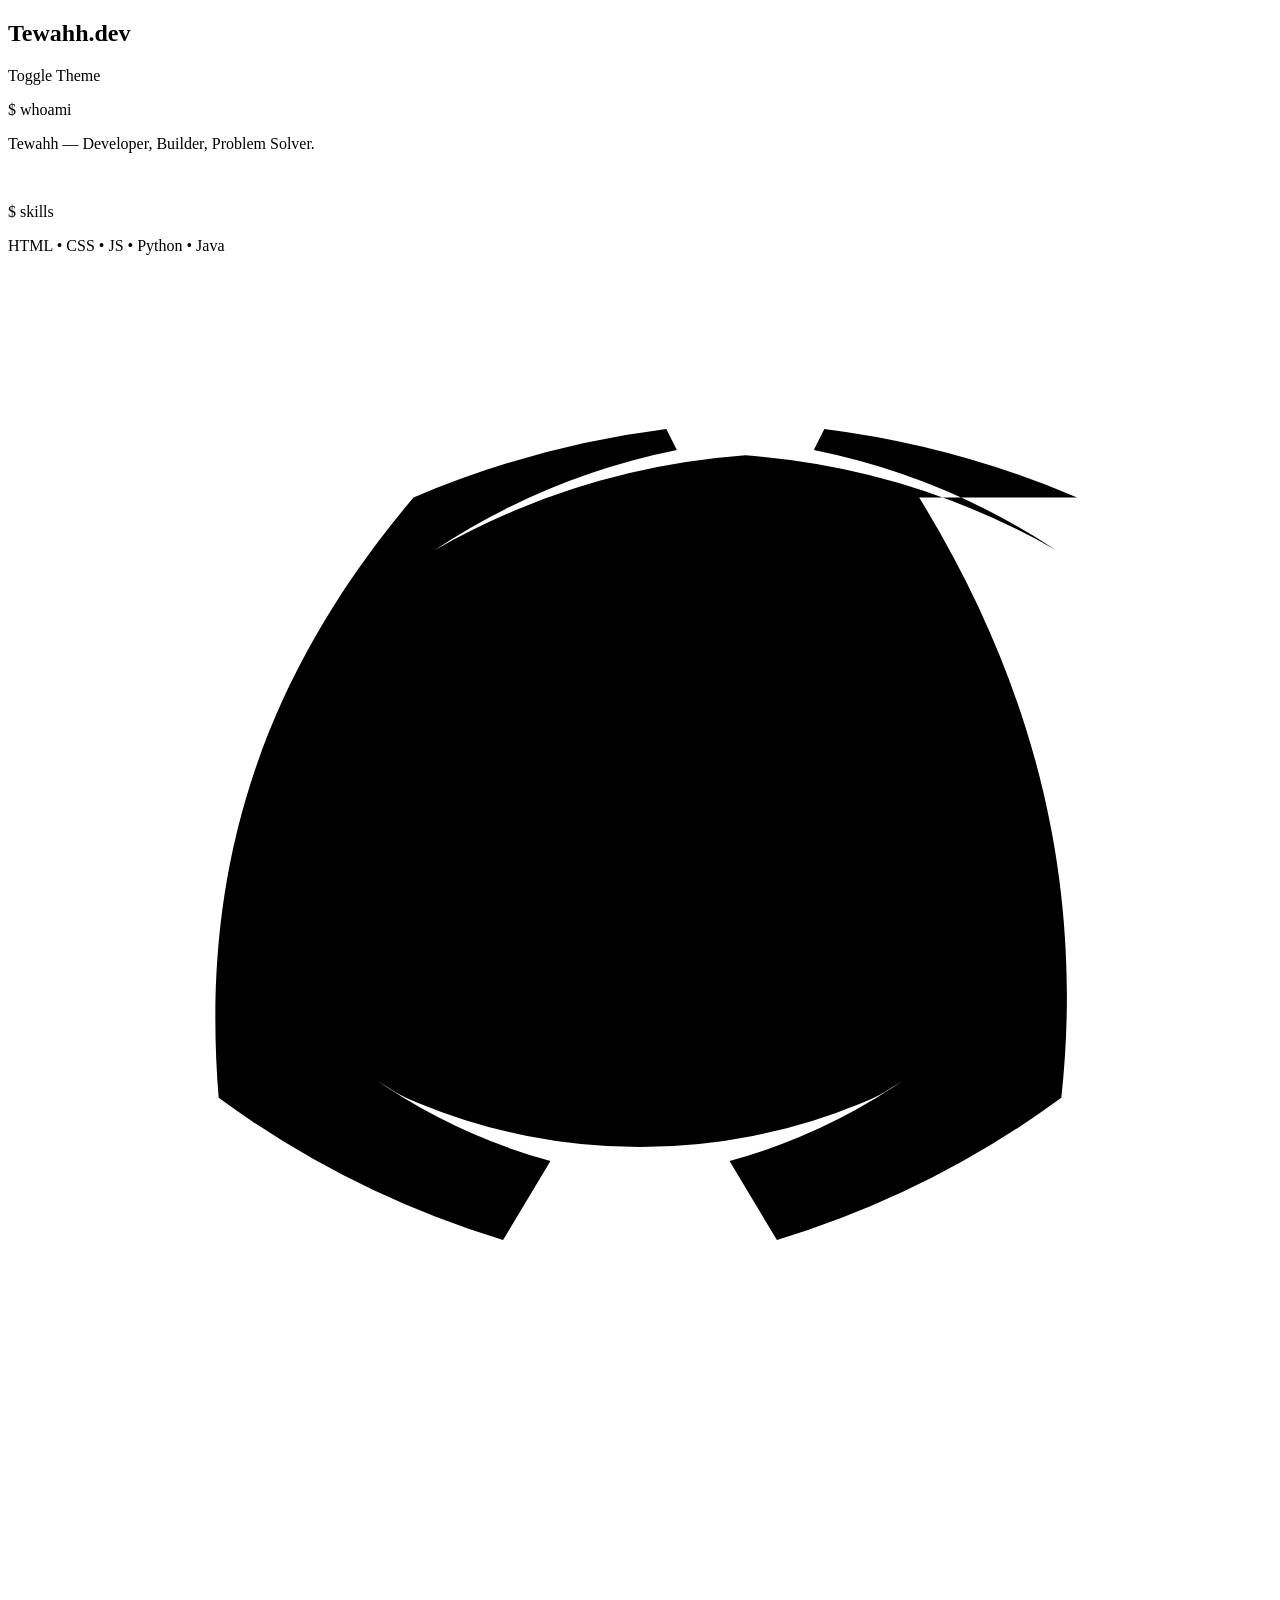
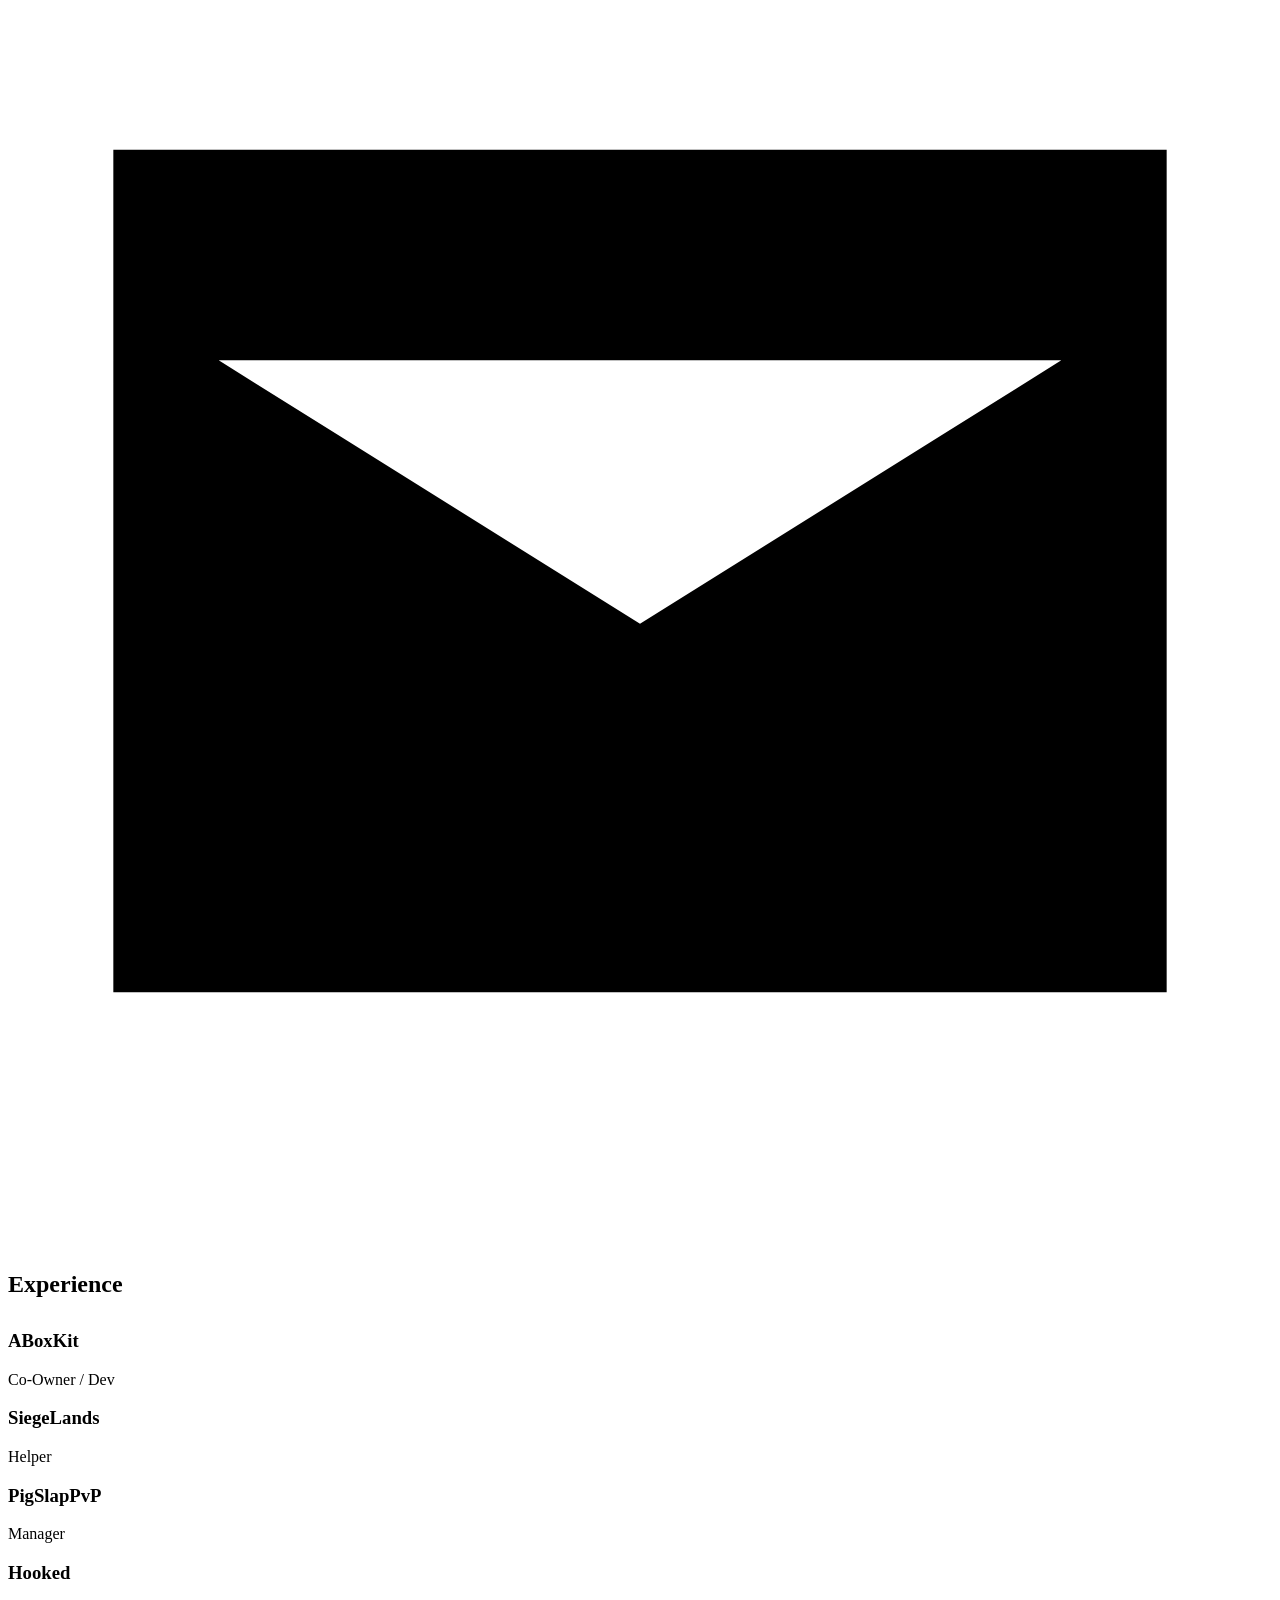
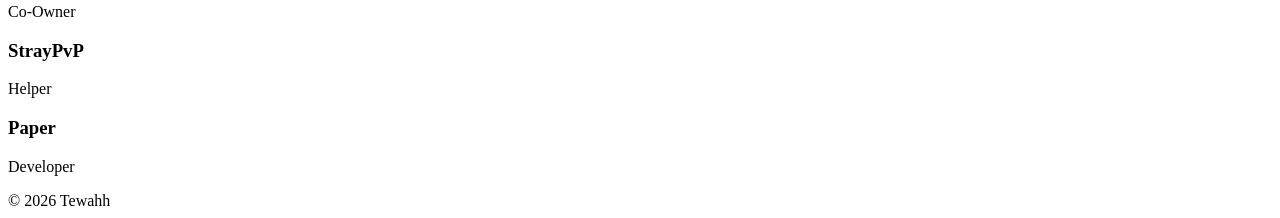
==== index.html @ c4d0184e "asd" ====
<!-- <!DOCTYPE HTML>
<html lang="en">
    <head>
        <title>Tewahh's Site</title>
        <meta charset="utf-8" />
        <meta name="viewport" content="width=device-width,initial-scale=1" />
        <meta name="color-scheme" content="light only" />
        <meta name="description" content="Tewahh's Site" />
        <meta property="og:site_name" content="Tewahh's Site" />
        <meta property="og:title" content="Tewahh's Site" />
        <meta property="og:type" content="website" />
        <meta property="og:description" content="Tewahh's Site" />
        <meta property="og:image:type" content="image/jpeg" />
        <meta property="og:image:width" content="1280" />
        <meta property="og:image:height" content="800" />
        <meta property="og:url" content="https://tewahh.carrd.co" />
        <meta property="twitter:card" content="summary_large_image" />
        <link rel="canonical" href="https://tewahh.carrd.co" />
        <link href="https://fonts.googleapis.com/css2?display=swap&family=Lato:ital,wght@0,400;0,700;1,400;1,700&family=Open+Sans+Condensed:ital,wght@0,700;1,700" rel="stylesheet" type="text/css" />
        <link rel="stylesheet" href="style.css">
        <noscript>
            <style>body {overflow: auto !important;}body::after {display: none !important;}.site-main > .inner {opacity: 1.0 !important;}.site-main {opacity: 1.0 !important;transform: none !important;transition: none !important;filter: none !important;}</style>
        </noscript>
    </head>
    <body class="is-loading">
        <svg xmlns="http://www.w3.org/2000/svg" version="1.1" xmlns:xlink="http://www.w3.org/1999/xlink" viewBox="0 0 40 40" display="none" width="0" height="0">
            <symbol id="icon-3b7eeeccbb457780f277fce4669f67a0" viewBox="0 0 40 40">
                <path d="M33.2,8.3c-2.5-1.1-5.1-1.9-7.9-2.4c-0.3,0.6-0.7,1.4-1,2c-2.9-0.4-5.8-0.4-8.7,0c-0.3-0.6-0.7-1.4-1-2 c-2.8,0.5-5.4,1.3-7.9,2.4c-5,7.2-6.3,14.2-5.6,21.1c3.3,2.3,6.5,3.8,9.6,4.7c0.8-1,1.5-2.1,2.1-3.3c-1.1-0.4-2.2-0.9-3.2-1.5 c0.3-0.2,0.5-0.4,0.8-0.6c6.3,2.8,13,2.8,19.2,0c0.3,0.2,0.5,0.4,0.8,0.6c-1,0.6-2.1,1.1-3.2,1.5c0.6,1.1,1.3,2.2,2.1,3.3 c3.1-0.9,6.3-2.4,9.6-4.7C39.7,21.4,37.5,14.4,33.2,8.3z M13.7,25.1c-1.9,0-3.4-1.7-3.4-3.7s1.5-3.7,3.4-3.7c1.9,0,3.5,1.7,3.4,3.7 C17.1,23.4,15.6,25.1,13.7,25.1z M26.3,25.1c-1.9,0-3.4-1.7-3.4-3.7s1.5-3.7,3.4-3.7c1.9,0,3.5,1.7,3.4,3.7 C29.7,23.4,28.2,25.1,26.3,25.1z"/>
            </symbol>
            <symbol id="icon-c3c8e1063e3b7f84f6b54712741de139" viewBox="0 0 40 40">
                <path d="M37.5,12.6l-17.5,11.9L2.5,12.6c-.2-.1-.3-.2-.5-.2v-2.7c0-.8.6-1.4,1.4-1.4h33.1c.8,0,1.4.6,1.4,1.4v2.7c-.2,0-.4,0-.5.2ZM19.5,26.3c.2.1.3.2.5.2s.4,0,.5-.2l17.5-11.9v16.9c0,.8-.6,1.4-1.4,1.4H3.4c-.8,0-1.4-.6-1.4-1.4V14.4l17.5,11.9Z" />
            </symbol>
            <symbol id="icon-609167072cf835e4e0e39f79e5fecfbf" viewBox="0 0 40 40">
                <path d="M24.5,13.6V5.8c0.2,0.2,0.4,0.3,0.6,0.5l6.8,6.8c0.2,0.2,0.3,0.4,0.5,0.6L24.5,13.6L24.5,13.6z M22.3,14.2 c0,0.4,0.2,0.8,0.5,1.1c0.3,0.3,0.7,0.5,1.1,0.5h9v17.5c0,0.4-0.2,0.8-0.5,1.1c-0.3,0.3-0.7,0.5-1.1,0.5H9.1c-0.4,0-0.8-0.2-1.1-0.5 c-0.3-0.3-0.5-0.7-0.5-1.1V6.7c0-0.4,0.2-0.8,0.5-1.1c0.3-0.3,0.7-0.5,1.1-0.5h13.3L22.3,14.2L22.3,14.2z"/>
            </symbol>
        </svg>
        <div class="site-wrapper">
            <div class="site-main">
                <div class="inner">
                    <section id="home-section">
                        <p id="text14" class="text-component instance-14 style-2"><span class="p"><strong>Hi, I’m Tewahh.</strong></span><span class="p">My main passion is to code. But, I also enjoy gaming, sleeping, talking to friends and developing random apps for my phone. Some games that I enjoy playing are Fortnite, Minecraft, Call of Duty, and GTA5. I like to help out wherever I can. I&#39;m always eager to learn, improve, and just contribute wherever/whenever I can.</span><span class="p">I&#39;m experienced with HTML, CSS, JavaScript, Python, and Java. I&#39;m also actively learning new coding languages, but I haven&#39;t had a new one to learn recently, so I&#39;ve been just working on solidifying my current knowledge on languages.</span><span class="p">Feel free to reach out if you’d like to collaborate, have a question, or just want to chat!</span></p>
                        <ul id="icons02" class="icons-component instance-2 style-1">
                            <li>
                                <a class="n01" href="https://discord.com/users/993185516474351616" role="button">
                                    <svg aria-labelledby="icons02-icon-1-title">
                                        <title id="icons02-icon-1-title">Discord</title>
                                        <use xlink:href="#icon-3b7eeeccbb457780f277fce4669f67a0"></use>
                                    </svg>
                                    <span class="label">Discord</span>
                                </a>
                            </li>
                            <li>
                                <a class="n02" href="mailto:realtewahh@gmail.com" role="button">
                                    <svg aria-labelledby="icons02-icon-2-title">
                                        <title id="icons02-icon-2-title">Email</title>
                                        <use xlink:href="#icon-c3c8e1063e3b7f84f6b54712741de139"></use>
                                    </svg>
                                    <span class="label">Email</span>
                                </a>
                            </li>
                            <li>
                                <a class="n03" href="#experiences" role="button">
                                    <svg aria-labelledby="icons02-icon-3-title">
                                        <title id="icons02-icon-3-title">Document</title>
                                        <use xlink:href="#icon-609167072cf835e4e0e39f79e5fecfbf"></use>
                                    </svg>
                                    <span class="label">Document</span>
                                </a>
                            </li>
                        </ul>
                    </section>
                    <section id="experiences-section">
                        <div id="container01" class="container-component instance-1 style-1 default">
                            <div class="wrapper">
                                <div class="inner">
                                    <h1 id="text13" class="text-component instance-13 style-1"><strong><span style="color: white">ABoxKit</span></strong></h1>
                                    <p id="text15" class="text-component instance-15 style-2"><span class="p">Position: <strong><span style="color: gold">Co-Owner</span>/<span style="color: cyan">Dev</span></strong></span><span class="p">Members: <strong>150 (discontinued)</strong></span><span class="p">Responsibilities: Did all server side issues, (the store, discord, in game) helped the community, made Skripts, made items in game.</span></p>
                                </div>
                            </div>
                        </div>
                        <div id="container03" class="container-component instance-3 style-1 default">
                            <div class="wrapper">
                                <div class="inner">
                                    <h1 id="text18" class="text-component instance-18 style-1"><strong><span style="color: limegreen">Siege</span><span style="color: white">Lands</span></strong></h1>
                                    <p id="text19" class="text-component instance-19 style-2"><span class="p">Position: <strong>Ex <span style="color: limegreen">Helper</span></strong></span><span class="p">Members: <strong>1.7k+</strong></span><span class="p">Responsibilities: handle tickets, do mutes in game, and screenshare players a bit.</span></p>
                                </div>
                            </div>
                        </div>
                        <div id="container04" class="container-component instance-4 style-1 default">
                            <div class="wrapper">
                                <div class="inner">
                                    <h1 id="text22" class="text-component instance-22 style-1"><strong><span style="color: #ed5cce">PigSlap</span><span style="color: white">PvP</span></strong></h1>
                                    <p id="text23" class="text-component instance-23 style-2"><span class="p">Position: <strong><span style="color: magenta">Manager</span></strong></span><span class="p">Members: <strong>700+</strong></span><span class="p">Responsibilities: Handle tickets, manage staff applications and promotions/demotions.</span></p>
                                </div>
                            </div>
                        </div>
                        <div id="container05" class="container-component instance-5 style-1 default">
                            <div class="wrapper">
                                <div class="inner">
                                    <h1 id="text26" class="text-component instance-26 style-1"><strong><span style="color: white">Hooked</span></strong></h1>
                                    <p id="text28" class="text-component instance-28 style-2"><span class="p">Position: <strong><span style="color: gold">Co-Owner</span>/<span style="color: magenta">Manager</span></strong></span><span class="p">Members: <strong>250</strong></span><span class="p">Responsibilities: made announcements, handled issues, created new channels, did staff promotions/demotions.</span></p>
                                </div>
                            </div>
                        </div>
                        <div id="container06" class="container-component instance-6 style-1 default">
                            <div class="wrapper">
                                <div class="inner">
                                    <h1 id="text31" class="text-component instance-31 style-1"><strong><span style="color: skyblue">StrayPvP</span></strong></h1>
                                    <p id="text32" class="text-component instance-32 style-2"><span class="p">Position: <strong>Ex <span style="color: limegreen">Helper</span></strong></span><span class="p">Members: <strong>21.5k+</strong></span><span class="p">Responsibilities: handle tickets, do mutes in game, help the community</span></p>
                                </div>
                            </div>
                        </div>
                        <div id="container07" class="container-component instance-7 style-1 default">
                            <div class="wrapper">
                                <div class="inner">
                                    <h1 id="text35" class="text-component instance-35 style-1"><strong><span style="color: white">Paper</span></strong></h1>
                                    <p id="text36" class="text-component instance-36 style-2"><span class="p">Position: <strong><span style="color: cyan">Dev</span></strong></span><span class="p">Members: <strong>200 (discontinued)</strong></span><span class="p">Responsibilities: Created Skripts/Plugins (mainly Skripts) for the server. Occasionally I&#39;d help out with tickets.</span></p>
                                </div>
                            </div>
                        </div>
                        <div id="container08" class="container-component instance-8 style-1 default">
                            <div class="wrapper">
                                <div class="inner">
                                    <h1 id="text39" class="text-component instance-39 style-1"><strong><span style="color: blue">Impend</span><span style="color: white">MC</span></strong></h1>
                                    <p id="text40" class="text-component instance-40 style-2"><span class="p">Position: <strong>Ex <span style="color: limegreen">Helper</span></strong></span><span class="p">Members: <strong>8.5k+</strong></span><span class="p">Responsibilities: handle tickets, do mutes in game.</span></p>
                                </div>
                            </div>
                        </div>
                        <ul id="icons01" class="icons-component instance-1 style-1">
                            <li>
                                <a class="n01" href="https://discord.com/users/993185516474351616" role="button">
                                    <svg aria-labelledby="icons01-icon-1-title">
                                        <title id="icons01-icon-1-title">Discord</title>
                                        <use xlink:href="#icon-3b7eeeccbb457780f277fce4669f67a0"></use>
                                    </svg>
                                    <span class="label">Discord</span>
                                </a>
                            </li>
                            <li>
                                <a class="n02" href="mailto:realtewahh@gmail.com" role="button">
                                    <svg aria-labelledby="icons01-icon-2-title">
                                        <title id="icons01-icon-2-title">Email</title>
                                        <use xlink:href="#icon-c3c8e1063e3b7f84f6b54712741de139"></use>
                                    </svg>
                                    <span class="label">Email</span>
                                </a>
                            </li>
                            <li>
                                <a class="n03" href="#" role="button">
                                    <svg aria-labelledby="icons01-icon-3-title">
                                        <title id="icons01-icon-3-title">Document</title>
                                        <use xlink:href="#icon-609167072cf835e4e0e39f79e5fecfbf"></use>
                                    </svg>
                                    <span class="label">Document</span>
                                </a>
                            </li>
                        </ul>
                    </section>
                </div>
            </div>
        </div>
        <script type="text/javascript" src="main.js"></script>
        <script data-cfasync="false" src="/cdn-cgi/scripts/5c5dd728/cloudflare-static/email-decode.min.js"></script>
    </body>
</html> -->

<!DOCTYPE html>
<html lang="en">

<head>
    <meta charset="UTF-8">
    <meta name="viewport" content="width=device-width, initial-scale=1.0">
    <title>Tewahh | Developer</title>

    <link
        href="https://fonts.googleapis.com/css2?family=Fira+Code:wght@400;600&family=Inter:wght@400;600;800&display=swap"
        rel="stylesheet">

        <link rel="stylesheet" rel="style.css">
</head>

<body>

    <div class="container">

        <header>
            <h2>Tewahh.dev</h2>
            <div class="toggle" onclick="toggleTheme()">Toggle Theme</div>
        </header>

        <section class="terminal">
            <p><span>$</span> whoami</p>
            <p>Tewahh — Developer, Builder, Problem Solver.</p>
            <br>
            <p><span>$</span> skills</p>
            <p>HTML • CSS • JS • Python • Java</p>
        </section>

        <div class="icons">
            <a href="https://discord.com/users/993185516474351616" target="_blank">
                <!-- Discord SVG -->
                <svg viewBox="0 0 24 24">
                    <path
                        d="M20.3 4.3A18 18 0 0 0 15.5 3l-.2.4a13 13 0 0 1 4.6 1.9 14 14 0 0 0-5.9-1.8 14 14 0 0 0-5.9 1.8 13 13 0 0 1 4.6-1.9l-.2-.4a18 18 0 0 0-4.8 1.3C4.4 8.2 3.7 12 4 15.7a18 18 0 0 0 5.4 2.7l.9-1.5a11 11 0 0 1-3.4-1.6c.3.2.6.4.9.5a11 11 0 0 0 8.4 0c.3-.1.6-.3.9-.5a11 11 0 0 1-3.4 1.6l.9 1.5a18 18 0 0 0 5.4-2.7c.4-3.7-.3-7.5-2.7-11.4Z" />
                </svg>
            </a>

            <a href="mailto:realtewahh@gmail.com">
                <!-- Email SVG -->
                <svg viewBox="0 0 24 24">
                    <path d="M2 4h20v16H2V4zm10 9 8-5H4l8 5z" />
                </svg>
            </a>
        </div>

        <section style="margin-top:4rem;">
            <h2 style="margin-bottom:2rem;">Experience</h2>
            <div class="grid">
                <div class="card">
                    <h3>ABoxKit</h3>
                    <p>Co-Owner / Dev</p>
                </div>
                <div class="card">
                    <h3>SiegeLands</h3>
                    <p>Helper</p>
                </div>
                <div class="card">
                    <h3>PigSlapPvP</h3>
                    <p>Manager</p>
                </div>
                <div class="card">
                    <h3>Hooked</h3>
                    <p>Co-Owner</p>
                </div>
                <div class="card">
                    <h3>StrayPvP</h3>
                    <p>Helper</p>
                </div>
                <div class="card">
                    <h3>Paper</h3>
                    <p>Developer</p>
                </div>
            </div>
        </section>

        <footer>
            © 2026 Tewahh
        </footer>
        <script src="main.js"></script>
    </div>

</body>

</html>
---- style.css ----
/* =========================
   ROOT + THEME
========================= */

:root {
	--bg1: #0f2027;
	--bg2: #203a43;
	--bg3: #2c5364;
	--text: #ffffff;
	--card-bg: rgba(255, 255, 255, 0.08);
	--border: rgba(255, 255, 255, 0.2);
}

body.light {
	--bg1: #fcfeff;
	--bg2: #e9ecf2;
	--bg3: #dfe6f1;
	--text: #111;
	--card-bg: rgba(255, 255, 255, 0.6);
	--border: rgba(0, 0, 0, 0.1);
}

* {
	margin: 0;
	padding: 0;
	box-sizing: border-box;
	scroll-behavior: smooth;
}

body {
	font-family: 'Inter', sans-serif;
	color: var(--text);
	min-height: 100vh;
	background: linear-gradient(-45deg, var(--bg1), var(--bg2), var(--bg3));
	background-size: 400% 400%;
	animation: gradientMove 15s ease infinite;
	padding: 4rem 1.5rem;
}

@keyframes gradientMove {
	0% {
		background-position: 0% 50%;
	}

	50% {
		background-position: 100% 50%;
	}

	100% {
		background-position: 0% 50%;
	}
}

/* =========================
   LAYOUT
========================= */

.container {
	max-width: 900px;
	margin: auto;
}

header {
	display: flex;
	justify-content: space-between;
	align-items: center;
	margin-bottom: 4rem;
}

.toggle {
	cursor: pointer;
	background: var(--card-bg);
	backdrop-filter: blur(15px);
	border: 1px solid var(--border);
	padding: 0.5rem 1rem;
	border-radius: 30px;
}

/* =========================
   TERMINAL HERO
========================= */

.terminal {
	background: #111;
	padding: 2rem;
	border-radius: 15px;
	font-family: 'Fira Code', monospace;
	margin-bottom: 4rem;
}

.terminal span {
	color: #00ff88;
}

/* =========================
   GLASS CARDS
========================= */

.grid {
	display: grid;
	grid-template-columns: repeat(auto-fit, minmax(260px, 1fr));
	gap: 2rem;
}

.card {
	padding: 2rem;
	border-radius: 20px;
	backdrop-filter: blur(15px);
	background: var(--card-bg);
	border: 1px solid var(--border);
	transition: 0.4s ease;
	opacity: 0;
	transform: translateY(40px);
}

.card.visible {
	opacity: 1;
	transform: translateY(0);
}

.card:hover {
	transform: translateY(-8px);
}

.card h3 {
	margin-bottom: 1rem;
}

/* =========================
   ICONS
========================= */

.icons {
	display: flex;
	gap: 1.5rem;
	margin-top: 2rem;
}

.icons a {
	width: 50px;
	height: 50px;
	border-radius: 50%;
	background: var(--card-bg);
	display: flex;
	align-items: center;
	justify-content: center;
	border: 1px solid var(--border);
	transition: 0.3s;
}

.icons a:hover {
	transform: translateY(-6px);
}

.icons svg {
	width: 22px;
	fill: var(--text);
}

/* =========================
   FOOTER
========================= */

footer {
	text-align: center;
	margin-top: 5rem;
	opacity: 0.6;
}
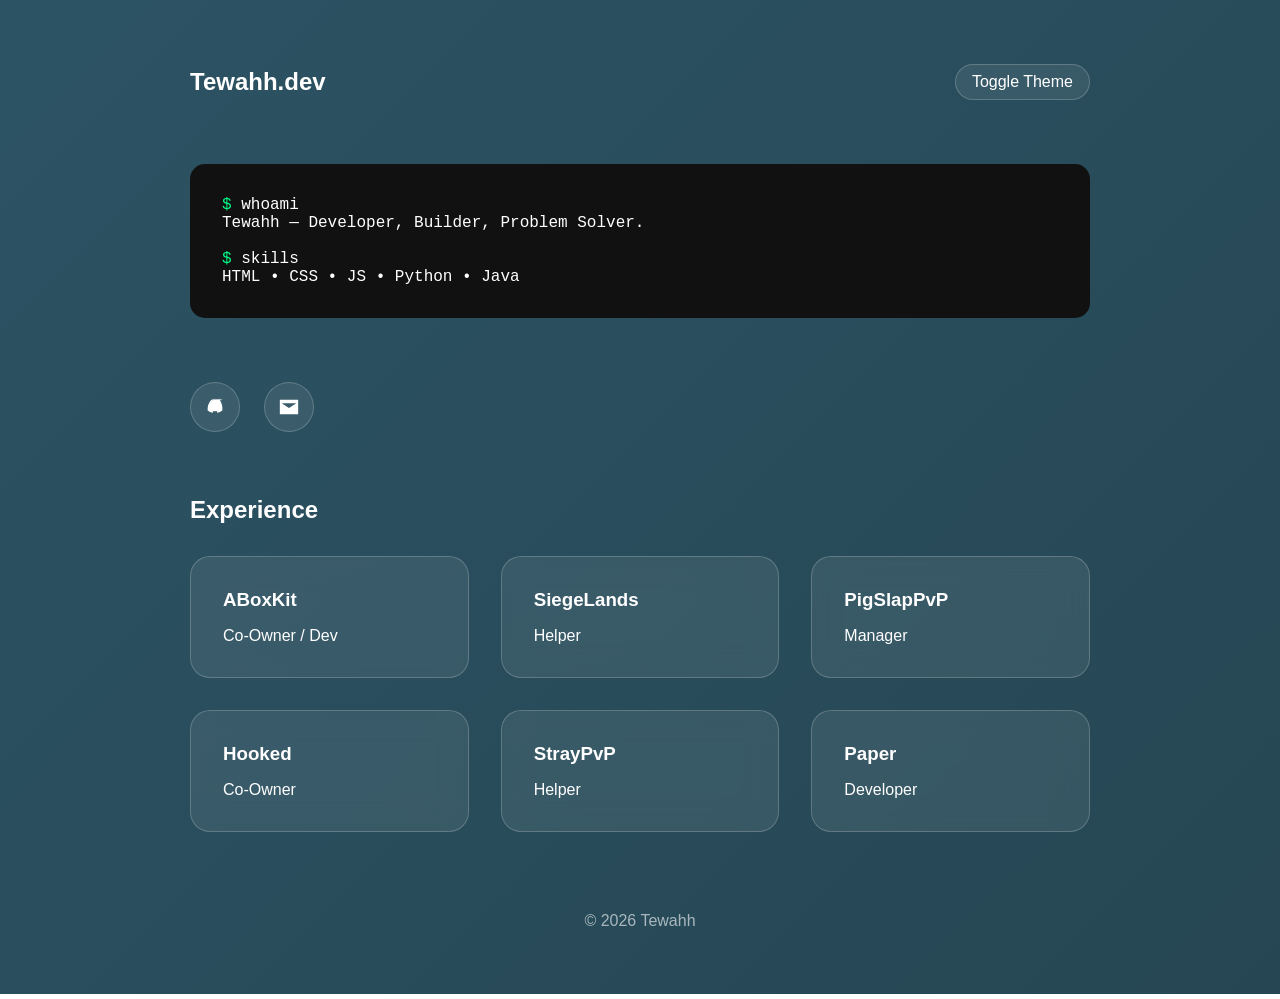
==== commit a6c180de: "asd" ====
--- a/index.html
+++ b/index.html
@@ -176,7 +176,7 @@
         href="https://fonts.googleapis.com/css2?family=Fira+Code:wght@400;600&family=Inter:wght@400;600;800&display=swap"
         rel="stylesheet">
 
-        <link rel="stylesheet" rel="style.css">
+        <link rel="stylesheet" href="style.css">
 </head>
 
 <body>
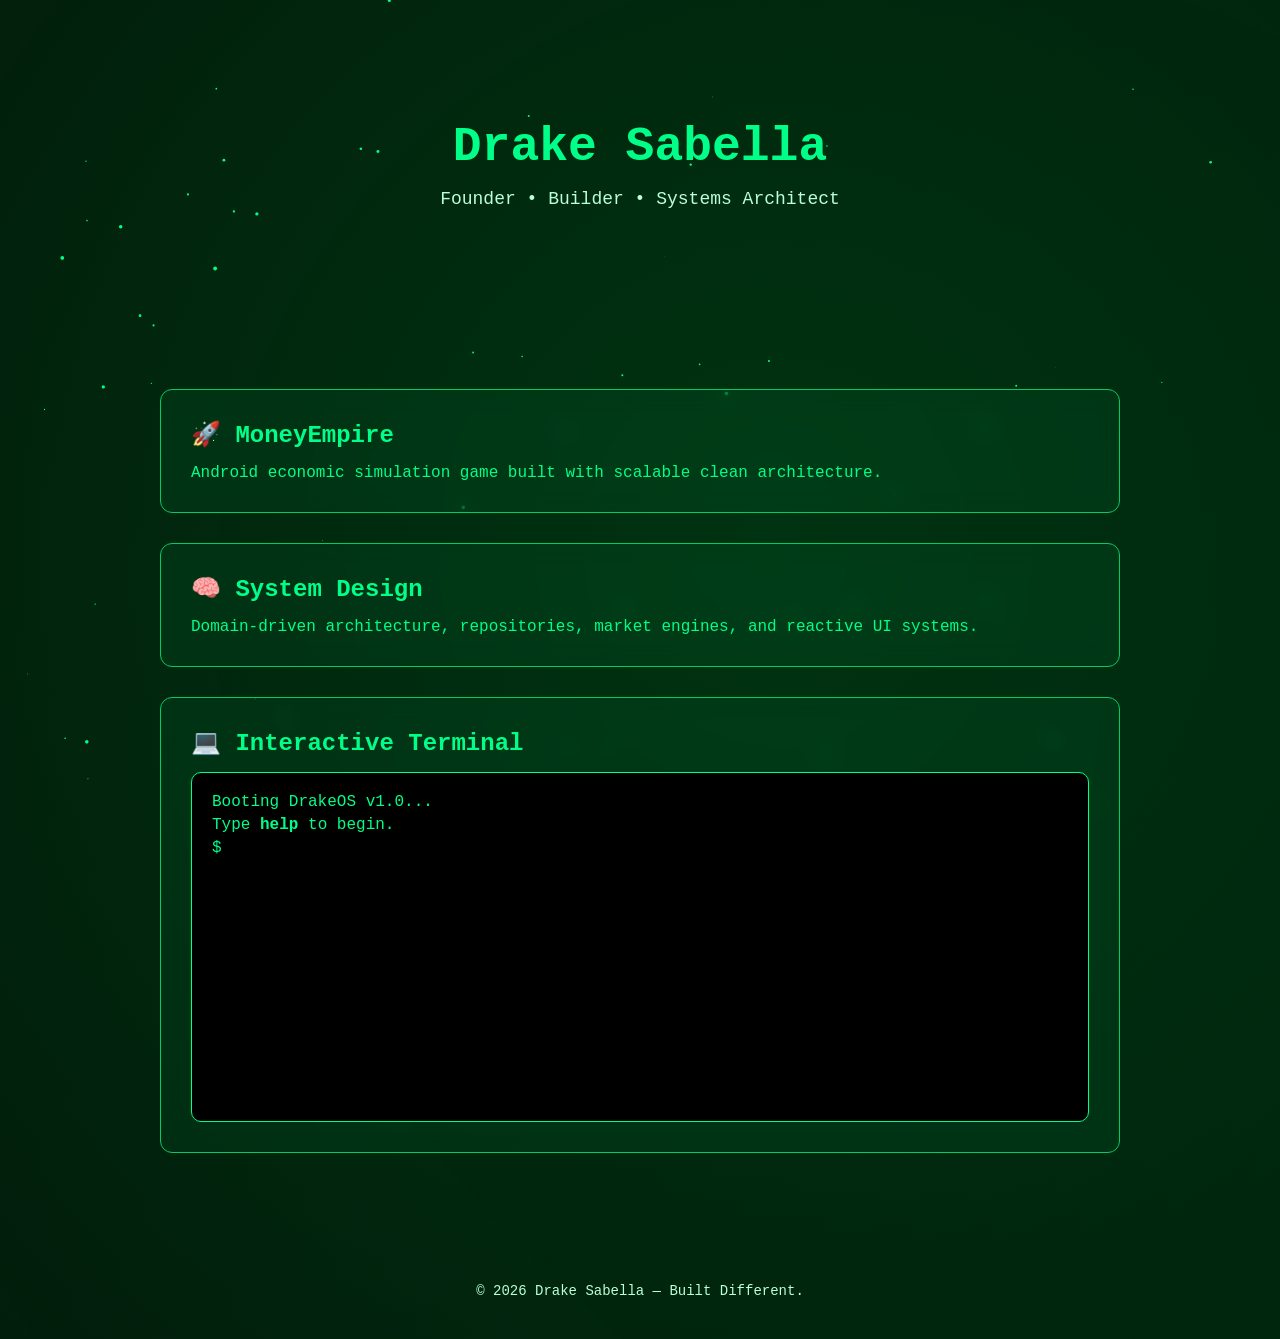
==== commit d09fdcef: "a" ====
--- a/index.html
+++ b/index.html
@@ -1,28 +1,4 @@
-<!-- <!DOCTYPE HTML>
-<html lang="en">
-    <head>
-        <title>Tewahh's Site</title>
-        <meta charset="utf-8" />
-        <meta name="viewport" content="width=device-width,initial-scale=1" />
-        <meta name="color-scheme" content="light only" />
-        <meta name="description" content="Tewahh's Site" />
-        <meta property="og:site_name" content="Tewahh's Site" />
-        <meta property="og:title" content="Tewahh's Site" />
-        <meta property="og:type" content="website" />
-        <meta property="og:description" content="Tewahh's Site" />
-        <meta property="og:image:type" content="image/jpeg" />
-        <meta property="og:image:width" content="1280" />
-        <meta property="og:image:height" content="800" />
-        <meta property="og:url" content="https://tewahh.carrd.co" />
-        <meta property="twitter:card" content="summary_large_image" />
-        <link rel="canonical" href="https://tewahh.carrd.co" />
-        <link href="https://fonts.googleapis.com/css2?display=swap&family=Lato:ital,wght@0,400;0,700;1,400;1,700&family=Open+Sans+Condensed:ital,wght@0,700;1,700" rel="stylesheet" type="text/css" />
-        <link rel="stylesheet" href="style.css">
-        <noscript>
-            <style>body {overflow: auto !important;}body::after {display: none !important;}.site-main > .inner {opacity: 1.0 !important;}.site-main {opacity: 1.0 !important;transform: none !important;transition: none !important;filter: none !important;}</style>
-        </noscript>
-    </head>
-    <body class="is-loading">
+<!--
         <svg xmlns="http://www.w3.org/2000/svg" version="1.1" xmlns:xlink="http://www.w3.org/1999/xlink" viewBox="0 0 40 40" display="none" width="0" height="0">
             <symbol id="icon-3b7eeeccbb457780f277fce4669f67a0" viewBox="0 0 40 40">
                 <path d="M33.2,8.3c-2.5-1.1-5.1-1.9-7.9-2.4c-0.3,0.6-0.7,1.4-1,2c-2.9-0.4-5.8-0.4-8.7,0c-0.3-0.6-0.7-1.4-1-2 c-2.8,0.5-5.4,1.3-7.9,2.4c-5,7.2-6.3,14.2-5.6,21.1c3.3,2.3,6.5,3.8,9.6,4.7c0.8-1,1.5-2.1,2.1-3.3c-1.1-0.4-2.2-0.9-3.2-1.5 c0.3-0.2,0.5-0.4,0.8-0.6c6.3,2.8,13,2.8,19.2,0c0.3,0.2,0.5,0.4,0.8,0.6c-1,0.6-2.1,1.1-3.2,1.5c0.6,1.1,1.3,2.2,2.1,3.3 c3.1-0.9,6.3-2.4,9.6-4.7C39.7,21.4,37.5,14.4,33.2,8.3z M13.7,25.1c-1.9,0-3.4-1.7-3.4-3.7s1.5-3.7,3.4-3.7c1.9,0,3.5,1.7,3.4,3.7 C17.1,23.4,15.6,25.1,13.7,25.1z M26.3,25.1c-1.9,0-3.4-1.7-3.4-3.7s1.5-3.7,3.4-3.7c1.9,0,3.5,1.7,3.4,3.7 C29.7,23.4,28.2,25.1,26.3,25.1z"/>
@@ -33,7 +9,6 @@
             <symbol id="icon-609167072cf835e4e0e39f79e5fecfbf" viewBox="0 0 40 40">
                 <path d="M24.5,13.6V5.8c0.2,0.2,0.4,0.3,0.6,0.5l6.8,6.8c0.2,0.2,0.3,0.4,0.5,0.6L24.5,13.6L24.5,13.6z M22.3,14.2 c0,0.4,0.2,0.8,0.5,1.1c0.3,0.3,0.7,0.5,1.1,0.5h9v17.5c0,0.4-0.2,0.8-0.5,1.1c-0.3,0.3-0.7,0.5-1.1,0.5H9.1c-0.4,0-0.8-0.2-1.1-0.5 c-0.3-0.3-0.5-0.7-0.5-1.1V6.7c0-0.4,0.2-0.8,0.5-1.1c0.3-0.3,0.7-0.5,1.1-0.5h13.3L22.3,14.2L22.3,14.2z"/>
             </symbol>
-        </svg>
         <div class="site-wrapper">
             <div class="site-main">
                 <div class="inner">
@@ -163,92 +138,306 @@
         <script data-cfasync="false" src="/cdn-cgi/scripts/5c5dd728/cloudflare-static/email-decode.min.js"></script>
     </body>
 </html> -->
-
 <!DOCTYPE html>
 <html lang="en">
-
 <head>
-    <meta charset="UTF-8">
-    <meta name="viewport" content="width=device-width, initial-scale=1.0">
-    <title>Tewahh | Developer</title>
-
-    <link
-        href="https://fonts.googleapis.com/css2?family=Fira+Code:wght@400;600&family=Inter:wght@400;600;800&display=swap"
-        rel="stylesheet">
-
-        <link rel="stylesheet" href="style.css">
+<meta charset="UTF-8">
+<meta name="viewport" content="width=device-width, initial-scale=1.0">
+<title>Drake Sabella | Founder</title>
+
+<style>
+:root {
+    --bg: #050505;
+    --card: rgba(0, 255, 100, 0.05);
+    --green: #00ff88;
+    --green-soft: #00cc66;
+    --text: #baffd6;
+    --glass: rgba(0,255,136,0.05);
+}
+
+* {
+    margin: 0;
+    padding: 0;
+    box-sizing: border-box;
+    font-family: "Courier New", monospace;
+}
+
+body {
+    background: var(--bg);
+    color: var(--green);
+    overflow-x: hidden;
+}
+
+/* Animated Gradient Background */
+body::before {
+    content: "";
+    position: fixed;
+    width: 200%;
+    height: 200%;
+    background: radial-gradient(circle at 30% 30%, #003311, transparent),
+                radial-gradient(circle at 70% 70%, #001a0d, transparent);
+    animation: moveBg 20s linear infinite;
+    z-index: -2;
+}
+
+@keyframes moveBg {
+    0% { transform: translate(0,0); }
+    50% { transform: translate(-25%, -25%); }
+    100% { transform: translate(0,0); }
+}
+
+/* Particle Canvas */
+canvas {
+    position: fixed;
+    top: 0;
+    left: 0;
+    z-index: -1;
+}
+
+/* Hero */
+.hero {
+    text-align: center;
+    padding: 120px 20px;
+}
+
+.hero h1 {
+    font-size: 48px;
+    color: var(--green);
+}
+
+.hero p {
+    margin-top: 15px;
+    font-size: 18px;
+    color: var(--text);
+}
+
+/* Cards */
+.section {
+    max-width: 1000px;
+    margin: auto;
+    padding: 60px 20px;
+}
+
+.card {
+    background: var(--glass);
+    border: 1px solid var(--green-soft);
+    padding: 30px;
+    margin-bottom: 30px;
+    border-radius: 12px;
+    backdrop-filter: blur(10px);
+    opacity: 0;
+    transform: translateY(40px);
+    transition: 0.6s ease;
+}
+
+.card.show {
+    opacity: 1;
+    transform: translateY(0);
+}
+
+.card h2 {
+    margin-bottom: 15px;
+}
+
+/* Terminal */
+.terminal {
+    background: #000;
+    border: 1px solid var(--green);
+    padding: 20px;
+    border-radius: 10px;
+    height: 350px;
+    overflow-y: auto;
+}
+
+.line {
+    margin-bottom: 5px;
+}
+
+.input-line {
+    display: flex;
+}
+
+.prompt {
+    margin-right: 5px;
+}
+
+input {
+    background: transparent;
+    border: none;
+    outline: none;
+    color: var(--green);
+    width: 100%;
+    font-family: inherit;
+}
+
+/* Footer */
+footer {
+    text-align: center;
+    padding: 40px;
+    font-size: 14px;
+    color: var(--text);
+}
+
+button {
+    background: transparent;
+    border: 1px solid var(--green);
+    color: var(--green);
+    padding: 10px 20px;
+    margin-top: 15px;
+    cursor: pointer;
+}
+
+button:hover {
+    background: var(--green);
+    color: black;
+}
+</style>
 </head>
 
 <body>
 
-    <div class="container">
-
-        <header>
-            <h2>Tewahh.dev</h2>
-            <div class="toggle" onclick="toggleTheme()">Toggle Theme</div>
-        </header>
-
-        <section class="terminal">
-            <p><span>$</span> whoami</p>
-            <p>Tewahh — Developer, Builder, Problem Solver.</p>
-            <br>
-            <p><span>$</span> skills</p>
-            <p>HTML • CSS • JS • Python • Java</p>
-        </section>
-
-        <div class="icons">
-            <a href="https://discord.com/users/993185516474351616" target="_blank">
-                <!-- Discord SVG -->
-                <svg viewBox="0 0 24 24">
-                    <path
-                        d="M20.3 4.3A18 18 0 0 0 15.5 3l-.2.4a13 13 0 0 1 4.6 1.9 14 14 0 0 0-5.9-1.8 14 14 0 0 0-5.9 1.8 13 13 0 0 1 4.6-1.9l-.2-.4a18 18 0 0 0-4.8 1.3C4.4 8.2 3.7 12 4 15.7a18 18 0 0 0 5.4 2.7l.9-1.5a11 11 0 0 1-3.4-1.6c.3.2.6.4.9.5a11 11 0 0 0 8.4 0c.3-.1.6-.3.9-.5a11 11 0 0 1-3.4 1.6l.9 1.5a18 18 0 0 0 5.4-2.7c.4-3.7-.3-7.5-2.7-11.4Z" />
-                </svg>
-            </a>
-
-            <a href="mailto:realtewahh@gmail.com">
-                <!-- Email SVG -->
-                <svg viewBox="0 0 24 24">
-                    <path d="M2 4h20v16H2V4zm10 9 8-5H4l8 5z" />
-                </svg>
-            </a>
+<canvas id="particles"></canvas>
+
+<div class="hero">
+    <h1 id="typing"></h1>
+    <p>Founder • Builder • Systems Architect</p>
+</div>
+
+<div class="section">
+
+    <div class="card">
+        <h2>🚀 MoneyEmpire</h2>
+        <p>Android economic simulation game built with scalable clean architecture.</p>
+    </div>
+
+    <div class="card">
+        <h2>🧠 System Design</h2>
+        <p>Domain-driven architecture, repositories, market engines, and reactive UI systems.</p>
+    </div>
+
+    <div class="card">
+        <h2>💻 Interactive Terminal</h2>
+        <div class="terminal" id="terminal">
+            <div class="line">Booting DrakeOS v1.0...</div>
+            <div class="line">Type <b>help</b> to begin.</div>
+            <div class="input-line">
+                <span class="prompt">$</span>
+                <input type="text" id="terminalInput" autofocus>
+            </div>
         </div>
-
-        <section style="margin-top:4rem;">
-            <h2 style="margin-bottom:2rem;">Experience</h2>
-            <div class="grid">
-                <div class="card">
-                    <h3>ABoxKit</h3>
-                    <p>Co-Owner / Dev</p>
+    </div>
+
+</div>
+
+<footer>
+© 2026 Drake Sabella — Built Different.
+</footer>
+
+<script>
+
+/* =======================
+   TYPING EFFECT
+======================= */
+const text = "Drake Sabella";
+let i = 0;
+function typeEffect() {
+    if (i < text.length) {
+        document.getElementById("typing").innerHTML += text.charAt(i);
+        i++;
+        setTimeout(typeEffect, 100);
+    }
+}
+typeEffect();
+
+/* =======================
+   SCROLL ANIMATION
+======================= */
+const cards = document.querySelectorAll(".card");
+window.addEventListener("scroll", () => {
+    cards.forEach(card => {
+        const rect = card.getBoundingClientRect();
+        if (rect.top < window.innerHeight - 100) {
+            card.classList.add("show");
+        }
+    });
+});
+
+/* =======================
+   PARTICLES
+======================= */
+const canvas = document.getElementById("particles");
+const ctx = canvas.getContext("2d");
+canvas.width = window.innerWidth;
+canvas.height = window.innerHeight;
+
+let particles = [];
+for (let i = 0; i < 80; i++) {
+    particles.push({
+        x: Math.random() * canvas.width,
+        y: Math.random() * canvas.height,
+        r: Math.random() * 2,
+        d: Math.random() * 1
+    });
+}
+
+function drawParticles() {
+    ctx.clearRect(0, 0, canvas.width, canvas.height);
+    ctx.fillStyle = "#00ff88";
+    particles.forEach(p => {
+        ctx.beginPath();
+        ctx.arc(p.x, p.y, p.r, 0, Math.PI * 2);
+        ctx.fill();
+        p.y += p.d;
+        if (p.y > canvas.height) p.y = 0;
+    });
+    requestAnimationFrame(drawParticles);
+}
+drawParticles();
+
+/* =======================
+   TERMINAL SYSTEM
+======================= */
+const input = document.getElementById("terminalInput");
+const terminal = document.getElementById("terminal");
+
+const commands = {
+    help: "Available commands: about, projects, contact, clear",
+    about: "Founder building scalable systems and economic simulations.",
+    projects: "MoneyEmpire - Android game | Custom engine architecture.",
+    contact: "Email: drake@example.com",
+    clear: ""
+};
+
+input.addEventListener("keydown", function(e) {
+    if (e.key === "Enter") {
+        const value = input.value.trim();
+        const line = document.createElement("div");
+        line.className = "line";
+        line.textContent = "$ " + value;
+        terminal.insertBefore(line, input.parentElement);
+
+        if (value === "clear") {
+            terminal.innerHTML = `
+                <div class="line">Terminal cleared.</div>
+                <div class="input-line">
+                    <span class="prompt">$</span>
+                    <input type="text" id="terminalInput" autofocus>
                 </div>
-                <div class="card">
-                    <h3>SiegeLands</h3>
-                    <p>Helper</p>
-                </div>
-                <div class="card">
-                    <h3>PigSlapPvP</h3>
-                    <p>Manager</p>
-                </div>
-                <div class="card">
-                    <h3>Hooked</h3>
-                    <p>Co-Owner</p>
-                </div>
-                <div class="card">
-                    <h3>StrayPvP</h3>
-                    <p>Helper</p>
-                </div>
-                <div class="card">
-                    <h3>Paper</h3>
-                    <p>Developer</p>
-                </div>
-            </div>
-        </section>
-
-        <footer>
-            © 2026 Tewahh
-        </footer>
-        <script src="main.js"></script>
-    </div>
+            `;
+            location.reload();
+        } else {
+            const response = document.createElement("div");
+            response.className = "line";
+            response.textContent = commands[value] || "Command not found.";
+            terminal.insertBefore(response, input.parentElement);
+        }
+
+        input.value = "";
+        terminal.scrollTop = terminal.scrollHeight;
+    }
+});
+
+</script>
 
 </body>
-
 </html>
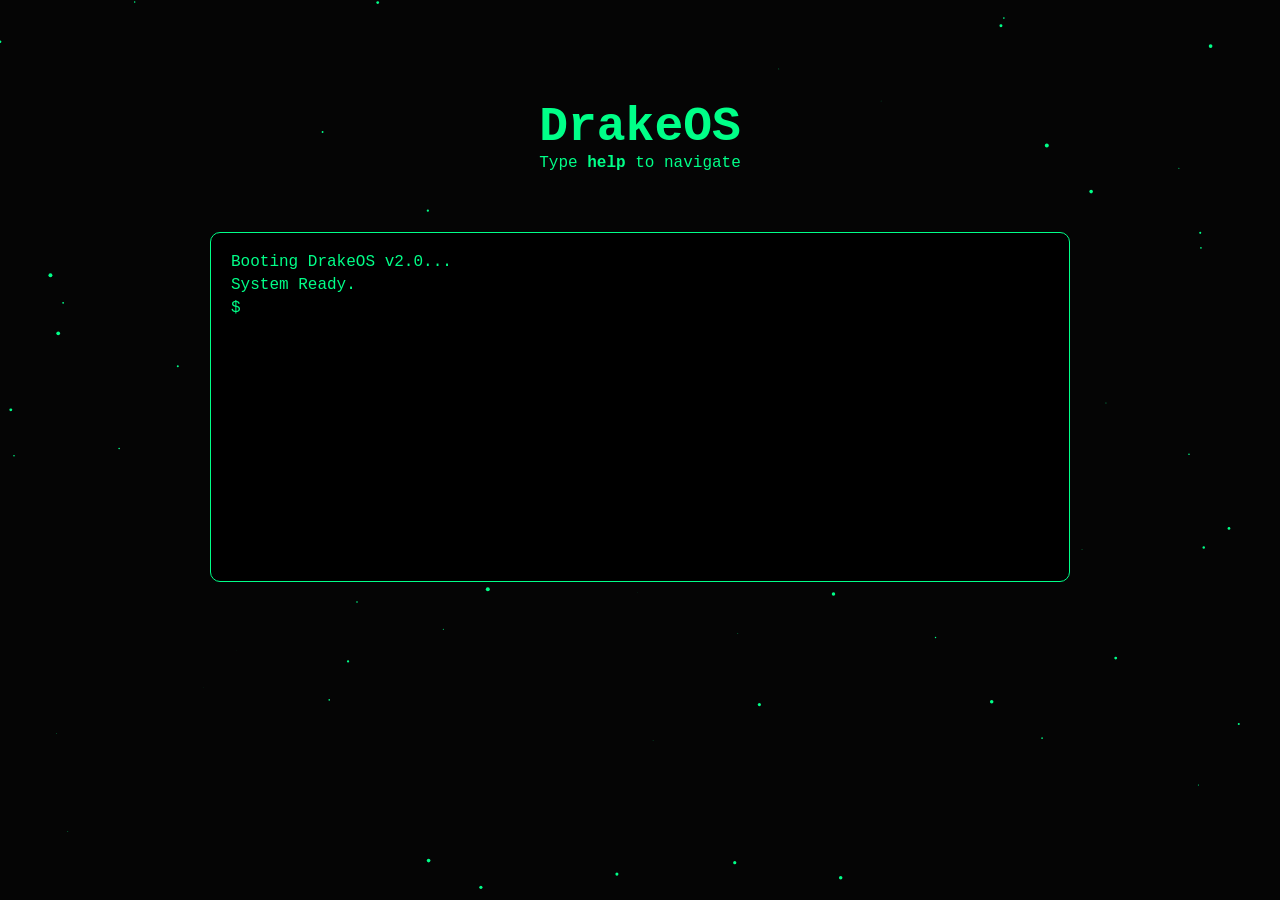
==== commit 4a69740c: "added files" ====
--- a/index.html
+++ b/index.html
@@ -138,158 +138,77 @@
         <script data-cfasync="false" src="/cdn-cgi/scripts/5c5dd728/cloudflare-static/email-decode.min.js"></script>
     </body>
 </html> -->
+
 <!DOCTYPE html>
 <html lang="en">
 <head>
 <meta charset="UTF-8">
 <meta name="viewport" content="width=device-width, initial-scale=1.0">
-<title>Drake Sabella | Founder</title>
+<title>DrakeOS</title>
 
 <style>
 :root {
     --bg: #050505;
-    --card: rgba(0, 255, 100, 0.05);
     --green: #00ff88;
-    --green-soft: #00cc66;
+    --soft: #00cc66;
     --text: #baffd6;
-    --glass: rgba(0,255,136,0.05);
-}
-
-* {
-    margin: 0;
-    padding: 0;
-    box-sizing: border-box;
-    font-family: "Courier New", monospace;
-}
+}
+
+* { margin:0; padding:0; box-sizing:border-box; font-family: "Courier New", monospace; }
 
 body {
     background: var(--bg);
     color: var(--green);
-    overflow-x: hidden;
-}
-
-/* Animated Gradient Background */
-body::before {
-    content: "";
-    position: fixed;
-    width: 200%;
-    height: 200%;
-    background: radial-gradient(circle at 30% 30%, #003311, transparent),
-                radial-gradient(circle at 70% 70%, #001a0d, transparent);
-    animation: moveBg 20s linear infinite;
-    z-index: -2;
-}
-
-@keyframes moveBg {
-    0% { transform: translate(0,0); }
-    50% { transform: translate(-25%, -25%); }
-    100% { transform: translate(0,0); }
-}
-
-/* Particle Canvas */
+    overflow:hidden;
+}
+
+/* Particles canvas */
 canvas {
-    position: fixed;
-    top: 0;
-    left: 0;
-    z-index: -1;
-}
-
-/* Hero */
+    position:fixed;
+    top:0;
+    left:0;
+    z-index:-1;
+}
+
 .hero {
-    text-align: center;
-    padding: 120px 20px;
+    text-align:center;
+    padding:100px 20px 40px;
 }
 
 .hero h1 {
-    font-size: 48px;
-    color: var(--green);
-}
-
-.hero p {
-    margin-top: 15px;
-    font-size: 18px;
-    color: var(--text);
-}
-
-/* Cards */
+    font-size:48px;
+}
+
 .section {
-    max-width: 1000px;
-    margin: auto;
-    padding: 60px 20px;
-}
-
-.card {
-    background: var(--glass);
-    border: 1px solid var(--green-soft);
-    padding: 30px;
-    margin-bottom: 30px;
-    border-radius: 12px;
-    backdrop-filter: blur(10px);
-    opacity: 0;
-    transform: translateY(40px);
-    transition: 0.6s ease;
-}
-
-.card.show {
-    opacity: 1;
-    transform: translateY(0);
-}
-
-.card h2 {
-    margin-bottom: 15px;
-}
-
-/* Terminal */
+    max-width:900px;
+    margin:auto;
+    padding:20px;
+}
+
 .terminal {
-    background: #000;
-    border: 1px solid var(--green);
-    padding: 20px;
-    border-radius: 10px;
-    height: 350px;
-    overflow-y: auto;
-}
-
-.line {
-    margin-bottom: 5px;
-}
+    background:black;
+    border:1px solid var(--green);
+    padding:20px;
+    border-radius:10px;
+    height:350px;
+    overflow-y:auto;
+}
+
+.line { margin-bottom:5px; }
 
 .input-line {
-    display: flex;
-}
-
-.prompt {
-    margin-right: 5px;
-}
+    display:flex;
+}
+
+.prompt { margin-right:5px; }
 
 input {
-    background: transparent;
-    border: none;
-    outline: none;
-    color: var(--green);
-    width: 100%;
-    font-family: inherit;
-}
-
-/* Footer */
-footer {
-    text-align: center;
-    padding: 40px;
-    font-size: 14px;
-    color: var(--text);
-}
-
-button {
-    background: transparent;
-    border: 1px solid var(--green);
-    color: var(--green);
-    padding: 10px 20px;
-    margin-top: 15px;
-    cursor: pointer;
-}
-
-button:hover {
-    background: var(--green);
-    color: black;
+    background:transparent;
+    border:none;
+    outline:none;
+    color:var(--green);
+    width:100%;
+    font-family:inherit;
 }
 </style>
 </head>
@@ -299,144 +218,93 @@
 <canvas id="particles"></canvas>
 
 <div class="hero">
-    <h1 id="typing"></h1>
-    <p>Founder • Builder • Systems Architect</p>
+    <h1>DrakeOS</h1>
+    <p>Type <b>help</b> to navigate</p>
 </div>
 
 <div class="section">
-
-    <div class="card">
-        <h2>🚀 MoneyEmpire</h2>
-        <p>Android economic simulation game built with scalable clean architecture.</p>
-    </div>
-
-    <div class="card">
-        <h2>🧠 System Design</h2>
-        <p>Domain-driven architecture, repositories, market engines, and reactive UI systems.</p>
-    </div>
-
-    <div class="card">
-        <h2>💻 Interactive Terminal</h2>
-        <div class="terminal" id="terminal">
-            <div class="line">Booting DrakeOS v1.0...</div>
-            <div class="line">Type <b>help</b> to begin.</div>
-            <div class="input-line">
-                <span class="prompt">$</span>
-                <input type="text" id="terminalInput" autofocus>
-            </div>
+    <div class="terminal" id="terminal">
+        <div class="line">Booting DrakeOS v2.0...</div>
+        <div class="line">System Ready.</div>
+
+        <div class="input-line">
+            <span class="prompt">$</span>
+            <input type="text" id="terminalInput" autofocus>
         </div>
     </div>
-
 </div>
 
-<footer>
-© 2026 Drake Sabella — Built Different.
-</footer>
-
 <script>
-
-/* =======================
-   TYPING EFFECT
-======================= */
-const text = "Drake Sabella";
-let i = 0;
-function typeEffect() {
-    if (i < text.length) {
-        document.getElementById("typing").innerHTML += text.charAt(i);
-        i++;
-        setTimeout(typeEffect, 100);
-    }
-}
-typeEffect();
-
-/* =======================
-   SCROLL ANIMATION
-======================= */
-const cards = document.querySelectorAll(".card");
-window.addEventListener("scroll", () => {
-    cards.forEach(card => {
-        const rect = card.getBoundingClientRect();
-        if (rect.top < window.innerHeight - 100) {
-            card.classList.add("show");
-        }
-    });
-});
-
-/* =======================
-   PARTICLES
-======================= */
+/* PARTICLES */
 const canvas = document.getElementById("particles");
 const ctx = canvas.getContext("2d");
 canvas.width = window.innerWidth;
 canvas.height = window.innerHeight;
 
 let particles = [];
-for (let i = 0; i < 80; i++) {
+for (let i=0;i<80;i++){
     particles.push({
-        x: Math.random() * canvas.width,
-        y: Math.random() * canvas.height,
-        r: Math.random() * 2,
-        d: Math.random() * 1
+        x:Math.random()*canvas.width,
+        y:Math.random()*canvas.height,
+        r:Math.random()*2,
+        d:Math.random()*1
     });
 }
 
-function drawParticles() {
-    ctx.clearRect(0, 0, canvas.width, canvas.height);
-    ctx.fillStyle = "#00ff88";
-    particles.forEach(p => {
+function animate(){
+    ctx.clearRect(0,0,canvas.width,canvas.height);
+    ctx.fillStyle="#00ff88";
+    particles.forEach(p=>{
         ctx.beginPath();
-        ctx.arc(p.x, p.y, p.r, 0, Math.PI * 2);
+        ctx.arc(p.x,p.y,p.r,0,Math.PI*2);
         ctx.fill();
-        p.y += p.d;
-        if (p.y > canvas.height) p.y = 0;
+        p.y+=p.d;
+        if(p.y>canvas.height)p.y=0;
     });
-    requestAnimationFrame(drawParticles);
-}
-drawParticles();
-
-/* =======================
-   TERMINAL SYSTEM
-======================= */
+    requestAnimationFrame(animate);
+}
+animate();
+
+/* TERMINAL ROUTING */
 const input = document.getElementById("terminalInput");
 const terminal = document.getElementById("terminal");
 
-const commands = {
-    help: "Available commands: about, projects, contact, clear",
-    about: "Founder building scalable systems and economic simulations.",
-    projects: "MoneyEmpire - Android game | Custom engine architecture.",
-    contact: "Email: drake@example.com",
-    clear: ""
+const routes = {
+    help: "Commands: about, resume, games, irl, clear",
+    about: "about.html",
+    resume: "resume.html",
+    games: "games.html",
+    irl: "irl.html"
 };
 
-input.addEventListener("keydown", function(e) {
-    if (e.key === "Enter") {
-        const value = input.value.trim();
-        const line = document.createElement("div");
-        line.className = "line";
-        line.textContent = "$ " + value;
-        terminal.insertBefore(line, input.parentElement);
-
-        if (value === "clear") {
-            terminal.innerHTML = `
-                <div class="line">Terminal cleared.</div>
-                <div class="input-line">
-                    <span class="prompt">$</span>
-                    <input type="text" id="terminalInput" autofocus>
-                </div>
-            `;
+input.addEventListener("keydown", function(e){
+    if(e.key==="Enter"){
+        const value=input.value.trim().toLowerCase();
+
+        const line=document.createElement("div");
+        line.className="line";
+        line.textContent="$ "+value;
+        terminal.insertBefore(line,input.parentElement);
+
+        if(value==="clear"){
             location.reload();
-        } else {
-            const response = document.createElement("div");
-            response.className = "line";
-            response.textContent = commands[value] || "Command not found.";
-            terminal.insertBefore(response, input.parentElement);
+            return;
         }
 
-        input.value = "";
-        terminal.scrollTop = terminal.scrollHeight;
+        if(routes[value] && routes[value].endsWith(".html")){
+            window.location.href=routes[value];
+            return;
+        }
+
+        const response=document.createElement("div");
+        response.className="line";
+        response.textContent=routes[value]||"Command not found.";
+        terminal.insertBefore(response,input.parentElement);
+
+        input.value="";
+        terminal.scrollTop=terminal.scrollHeight;
     }
 });
-
 </script>
 
 </body>
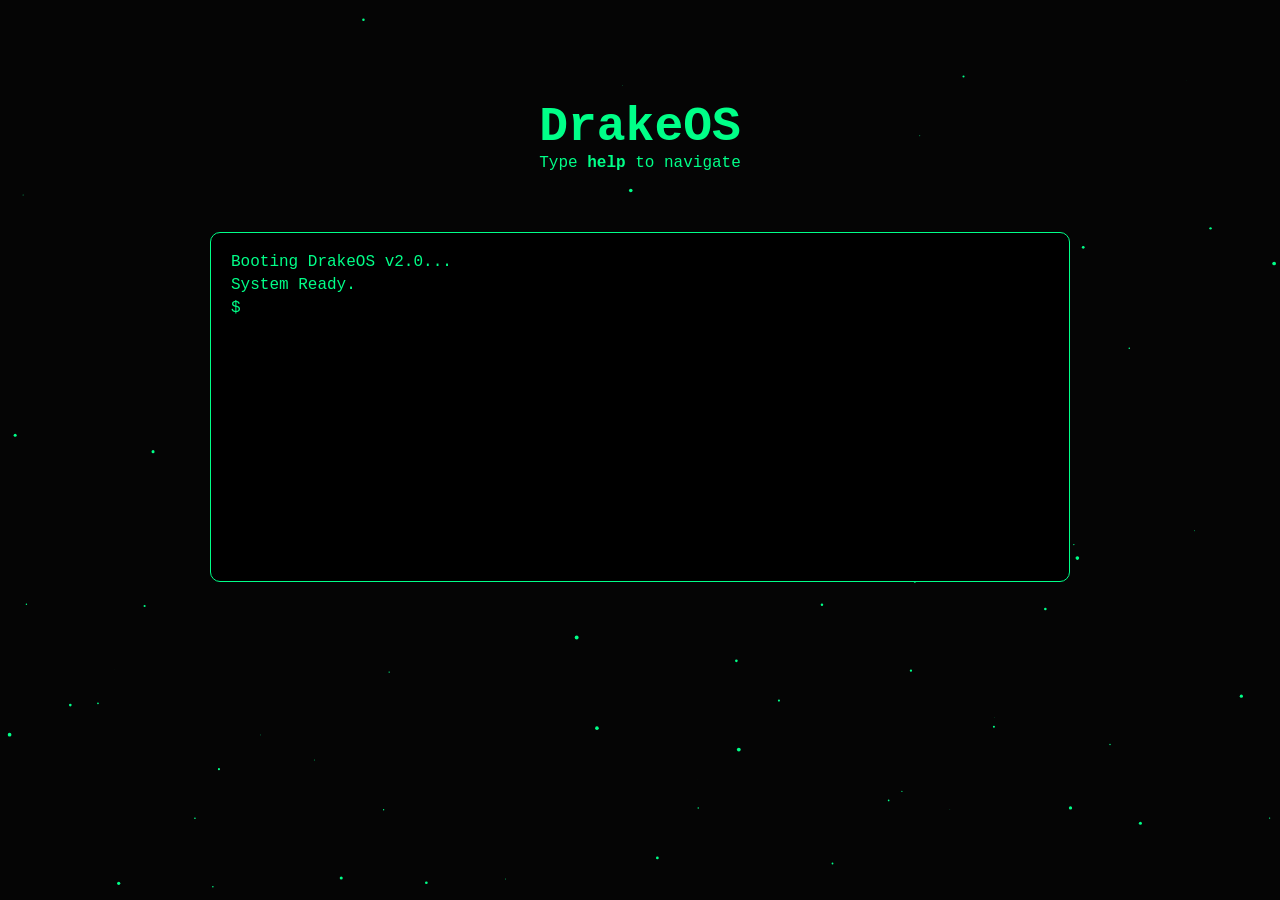
==== commit e93d0379: "asd" ====
--- a/index.html
+++ b/index.html
@@ -1,15 +1,4 @@
-<!--
-        <svg xmlns="http://www.w3.org/2000/svg" version="1.1" xmlns:xlink="http://www.w3.org/1999/xlink" viewBox="0 0 40 40" display="none" width="0" height="0">
-            <symbol id="icon-3b7eeeccbb457780f277fce4669f67a0" viewBox="0 0 40 40">
-                <path d="M33.2,8.3c-2.5-1.1-5.1-1.9-7.9-2.4c-0.3,0.6-0.7,1.4-1,2c-2.9-0.4-5.8-0.4-8.7,0c-0.3-0.6-0.7-1.4-1-2 c-2.8,0.5-5.4,1.3-7.9,2.4c-5,7.2-6.3,14.2-5.6,21.1c3.3,2.3,6.5,3.8,9.6,4.7c0.8-1,1.5-2.1,2.1-3.3c-1.1-0.4-2.2-0.9-3.2-1.5 c0.3-0.2,0.5-0.4,0.8-0.6c6.3,2.8,13,2.8,19.2,0c0.3,0.2,0.5,0.4,0.8,0.6c-1,0.6-2.1,1.1-3.2,1.5c0.6,1.1,1.3,2.2,2.1,3.3 c3.1-0.9,6.3-2.4,9.6-4.7C39.7,21.4,37.5,14.4,33.2,8.3z M13.7,25.1c-1.9,0-3.4-1.7-3.4-3.7s1.5-3.7,3.4-3.7c1.9,0,3.5,1.7,3.4,3.7 C17.1,23.4,15.6,25.1,13.7,25.1z M26.3,25.1c-1.9,0-3.4-1.7-3.4-3.7s1.5-3.7,3.4-3.7c1.9,0,3.5,1.7,3.4,3.7 C29.7,23.4,28.2,25.1,26.3,25.1z"/>
-            </symbol>
-            <symbol id="icon-c3c8e1063e3b7f84f6b54712741de139" viewBox="0 0 40 40">
-                <path d="M37.5,12.6l-17.5,11.9L2.5,12.6c-.2-.1-.3-.2-.5-.2v-2.7c0-.8.6-1.4,1.4-1.4h33.1c.8,0,1.4.6,1.4,1.4v2.7c-.2,0-.4,0-.5.2ZM19.5,26.3c.2.1.3.2.5.2s.4,0,.5-.2l17.5-11.9v16.9c0,.8-.6,1.4-1.4,1.4H3.4c-.8,0-1.4-.6-1.4-1.4V14.4l17.5,11.9Z" />
-            </symbol>
-            <symbol id="icon-609167072cf835e4e0e39f79e5fecfbf" viewBox="0 0 40 40">
-                <path d="M24.5,13.6V5.8c0.2,0.2,0.4,0.3,0.6,0.5l6.8,6.8c0.2,0.2,0.3,0.4,0.5,0.6L24.5,13.6L24.5,13.6z M22.3,14.2 c0,0.4,0.2,0.8,0.5,1.1c0.3,0.3,0.7,0.5,1.1,0.5h9v17.5c0,0.4-0.2,0.8-0.5,1.1c-0.3,0.3-0.7,0.5-1.1,0.5H9.1c-0.4,0-0.8-0.2-1.1-0.5 c-0.3-0.3-0.5-0.7-0.5-1.1V6.7c0-0.4,0.2-0.8,0.5-1.1c0.3-0.3,0.7-0.5,1.1-0.5h13.3L22.3,14.2L22.3,14.2z"/>
-            </symbol>
-        <div class="site-wrapper">
+<!-- <div class="site-wrapper">
             <div class="site-main">
                 <div class="inner">
                     <section id="home-section">
@@ -141,171 +130,182 @@
 
 <!DOCTYPE html>
 <html lang="en">
+
 <head>
-<meta charset="UTF-8">
-<meta name="viewport" content="width=device-width, initial-scale=1.0">
-<title>DrakeOS</title>
-
-<style>
-:root {
-    --bg: #050505;
-    --green: #00ff88;
-    --soft: #00cc66;
-    --text: #baffd6;
-}
-
-* { margin:0; padding:0; box-sizing:border-box; font-family: "Courier New", monospace; }
-
-body {
-    background: var(--bg);
-    color: var(--green);
-    overflow:hidden;
-}
-
-/* Particles canvas */
-canvas {
-    position:fixed;
-    top:0;
-    left:0;
-    z-index:-1;
-}
-
-.hero {
-    text-align:center;
-    padding:100px 20px 40px;
-}
-
-.hero h1 {
-    font-size:48px;
-}
-
-.section {
-    max-width:900px;
-    margin:auto;
-    padding:20px;
-}
-
-.terminal {
-    background:black;
-    border:1px solid var(--green);
-    padding:20px;
-    border-radius:10px;
-    height:350px;
-    overflow-y:auto;
-}
-
-.line { margin-bottom:5px; }
-
-.input-line {
-    display:flex;
-}
-
-.prompt { margin-right:5px; }
-
-input {
-    background:transparent;
-    border:none;
-    outline:none;
-    color:var(--green);
-    width:100%;
-    font-family:inherit;
-}
-</style>
+    <meta charset="UTF-8">
+    <meta name="viewport" content="width=device-width, initial-scale=1.0">
+    <title>DrakeOS</title>
+
+    <style>
+        :root {
+            --bg: #050505;
+            --green: #00ff88;
+            --soft: #00cc66;
+            --text: #baffd6;
+        }
+
+        * {
+            margin: 0;
+            padding: 0;
+            box-sizing: border-box;
+            font-family: "Courier New", monospace;
+        }
+
+        body {
+            background: var(--bg);
+            color: var(--green);
+            overflow: hidden;
+        }
+
+        /* Particles canvas */
+        canvas {
+            position: fixed;
+            top: 0;
+            left: 0;
+            z-index: -1;
+        }
+
+        .hero {
+            text-align: center;
+            padding: 100px 20px 40px;
+        }
+
+        .hero h1 {
+            font-size: 48px;
+        }
+
+        .section {
+            max-width: 900px;
+            margin: auto;
+            padding: 20px;
+        }
+
+        .terminal {
+            background: black;
+            border: 1px solid var(--green);
+            padding: 20px;
+            border-radius: 10px;
+            height: 350px;
+            overflow-y: auto;
+        }
+
+        .line {
+            margin-bottom: 5px;
+        }
+
+        .input-line {
+            display: flex;
+        }
+
+        .prompt {
+            margin-right: 5px;
+        }
+
+        input {
+            background: transparent;
+            border: none;
+            outline: none;
+            color: var(--green);
+            width: 100%;
+            font-family: inherit;
+        }
+    </style>
 </head>
 
 <body>
 
-<canvas id="particles"></canvas>
-
-<div class="hero">
-    <h1>DrakeOS</h1>
-    <p>Type <b>help</b> to navigate</p>
-</div>
-
-<div class="section">
-    <div class="terminal" id="terminal">
-        <div class="line">Booting DrakeOS v2.0...</div>
-        <div class="line">System Ready.</div>
-
-        <div class="input-line">
-            <span class="prompt">$</span>
-            <input type="text" id="terminalInput" autofocus>
+    <canvas id="particles"></canvas>
+
+    <div class="hero">
+        <h1>DrakeOS</h1>
+        <p>Type <b>help</b> to navigate</p>
+    </div>
+
+    <div class="section">
+        <div class="terminal" id="terminal">
+            <div class="line">Booting DrakeOS v2.0...</div>
+            <div class="line">System Ready.</div>
+
+            <div class="input-line">
+                <span class="prompt">$</span>
+                <input type="text" id="terminalInput" autofocus>
+            </div>
         </div>
     </div>
-</div>
-
-<script>
-/* PARTICLES */
-const canvas = document.getElementById("particles");
-const ctx = canvas.getContext("2d");
-canvas.width = window.innerWidth;
-canvas.height = window.innerHeight;
-
-let particles = [];
-for (let i=0;i<80;i++){
-    particles.push({
-        x:Math.random()*canvas.width,
-        y:Math.random()*canvas.height,
-        r:Math.random()*2,
-        d:Math.random()*1
-    });
-}
-
-function animate(){
-    ctx.clearRect(0,0,canvas.width,canvas.height);
-    ctx.fillStyle="#00ff88";
-    particles.forEach(p=>{
-        ctx.beginPath();
-        ctx.arc(p.x,p.y,p.r,0,Math.PI*2);
-        ctx.fill();
-        p.y+=p.d;
-        if(p.y>canvas.height)p.y=0;
-    });
-    requestAnimationFrame(animate);
-}
-animate();
-
-/* TERMINAL ROUTING */
-const input = document.getElementById("terminalInput");
-const terminal = document.getElementById("terminal");
-
-const routes = {
-    help: "Commands: about, resume, games, irl, clear",
-    about: "about.html",
-    resume: "resume.html",
-    games: "games.html",
-    irl: "irl.html"
-};
-
-input.addEventListener("keydown", function(e){
-    if(e.key==="Enter"){
-        const value=input.value.trim().toLowerCase();
-
-        const line=document.createElement("div");
-        line.className="line";
-        line.textContent="$ "+value;
-        terminal.insertBefore(line,input.parentElement);
-
-        if(value==="clear"){
-            location.reload();
-            return;
-        }
-
-        if(routes[value] && routes[value].endsWith(".html")){
-            window.location.href=routes[value];
-            return;
-        }
-
-        const response=document.createElement("div");
-        response.className="line";
-        response.textContent=routes[value]||"Command not found.";
-        terminal.insertBefore(response,input.parentElement);
-
-        input.value="";
-        terminal.scrollTop=terminal.scrollHeight;
-    }
-});
-</script>
+
+    <script>
+        /* PARTICLES */
+        const canvas = document.getElementById("particles");
+        const ctx = canvas.getContext("2d");
+        canvas.width = window.innerWidth;
+        canvas.height = window.innerHeight;
+
+        let particles = [];
+        for (let i = 0; i < 80; i++) {
+            particles.push({
+                x: Math.random() * canvas.width,
+                y: Math.random() * canvas.height,
+                r: Math.random() * 2,
+                d: Math.random() * 1
+            });
+        }
+
+        function animate() {
+            ctx.clearRect(0, 0, canvas.width, canvas.height);
+            ctx.fillStyle = "#00ff88";
+            particles.forEach(p => {
+                ctx.beginPath();
+                ctx.arc(p.x, p.y, p.r, 0, Math.PI * 2);
+                ctx.fill();
+                p.y += p.d;
+                if (p.y > canvas.height) p.y = 0;
+            });
+            requestAnimationFrame(animate);
+        }
+        animate();
+
+        /* TERMINAL ROUTING */
+        const input = document.getElementById("terminalInput");
+        const terminal = document.getElementById("terminal");
+
+        const routes = {
+            help: "Commands: about, resume, games, irl, clear",
+            about: "about.html",
+            resume: "resume.html",
+            games: "games.html",
+            irl: "irl.html"
+        };
+
+        input.addEventListener("keydown", function (e) {
+            if (e.key === "Enter") {
+                const value = input.value.trim().toLowerCase();
+
+                const line = document.createElement("div");
+                line.className = "line";
+                line.textContent = "$ " + value;
+                terminal.insertBefore(line, input.parentElement);
+
+                if (value === "clear") {
+                    location.reload();
+                    return;
+                }
+
+                if (routes[value] && routes[value].endsWith(".html")) {
+                    window.location.href = routes[value];
+                    return;
+                }
+
+                const response = document.createElement("div");
+                response.className = "line";
+                response.textContent = routes[value] || "Command not found.";
+                terminal.insertBefore(response, input.parentElement);
+
+                input.value = "";
+                terminal.scrollTop = terminal.scrollHeight;
+            }
+        });
+    </script>
 
 </body>
+
 </html>
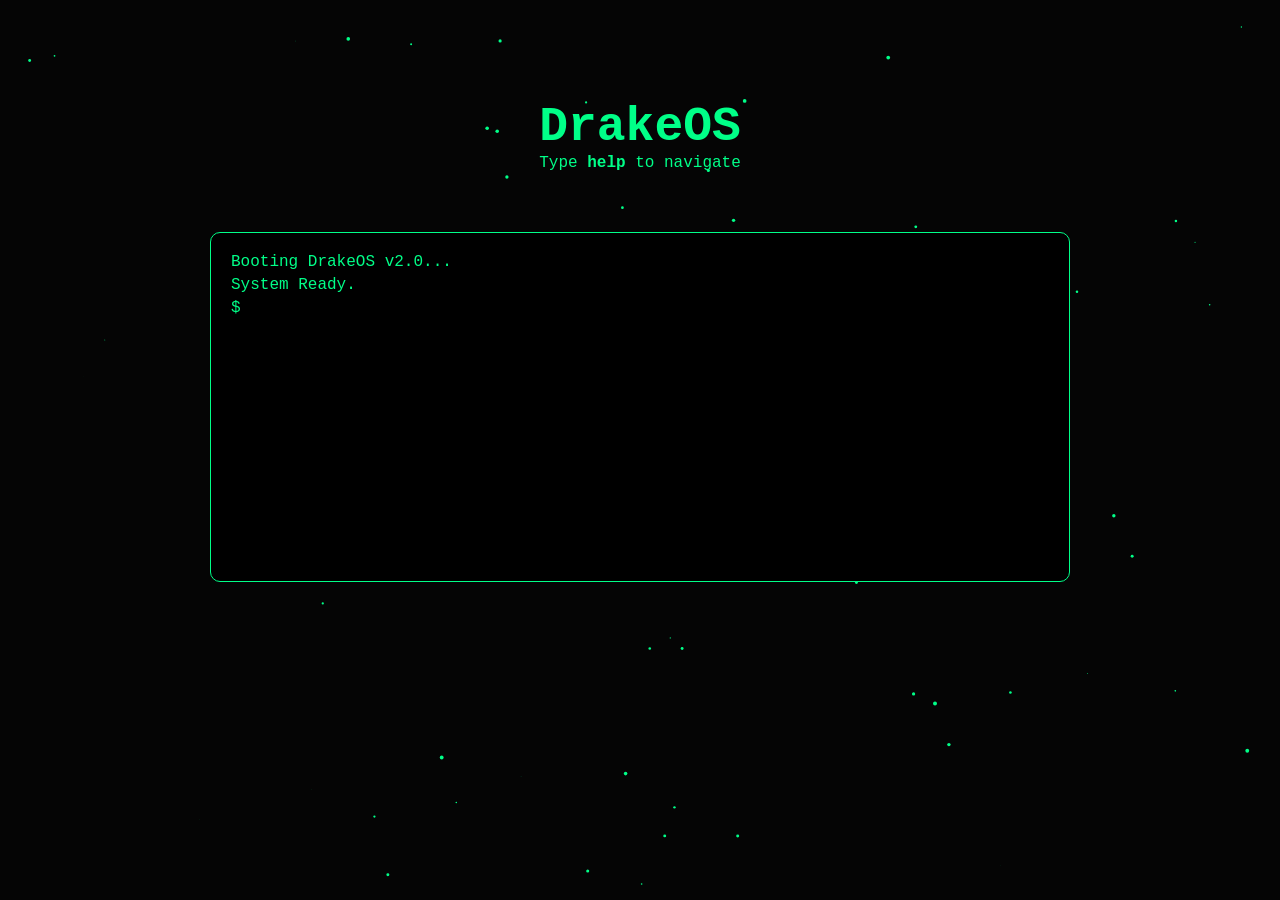
==== commit 00a620c1: "asd" ====
--- a/index.html
+++ b/index.html
@@ -135,81 +135,7 @@
     <meta charset="UTF-8">
     <meta name="viewport" content="width=device-width, initial-scale=1.0">
     <title>DrakeOS</title>
-
-    <style>
-        :root {
-            --bg: #050505;
-            --green: #00ff88;
-            --soft: #00cc66;
-            --text: #baffd6;
-        }
-
-        * {
-            margin: 0;
-            padding: 0;
-            box-sizing: border-box;
-            font-family: "Courier New", monospace;
-        }
-
-        body {
-            background: var(--bg);
-            color: var(--green);
-            overflow: hidden;
-        }
-
-        /* Particles canvas */
-        canvas {
-            position: fixed;
-            top: 0;
-            left: 0;
-            z-index: -1;
-        }
-
-        .hero {
-            text-align: center;
-            padding: 100px 20px 40px;
-        }
-
-        .hero h1 {
-            font-size: 48px;
-        }
-
-        .section {
-            max-width: 900px;
-            margin: auto;
-            padding: 20px;
-        }
-
-        .terminal {
-            background: black;
-            border: 1px solid var(--green);
-            padding: 20px;
-            border-radius: 10px;
-            height: 350px;
-            overflow-y: auto;
-        }
-
-        .line {
-            margin-bottom: 5px;
-        }
-
-        .input-line {
-            display: flex;
-        }
-
-        .prompt {
-            margin-right: 5px;
-        }
-
-        input {
-            background: transparent;
-            border: none;
-            outline: none;
-            color: var(--green);
-            width: 100%;
-            font-family: inherit;
-        }
-    </style>
+    <link rel="stylesheet" href="style.css">
 </head>
 
 <body>
@@ -233,78 +159,7 @@
         </div>
     </div>
 
-    <script>
-        /* PARTICLES */
-        const canvas = document.getElementById("particles");
-        const ctx = canvas.getContext("2d");
-        canvas.width = window.innerWidth;
-        canvas.height = window.innerHeight;
-
-        let particles = [];
-        for (let i = 0; i < 80; i++) {
-            particles.push({
-                x: Math.random() * canvas.width,
-                y: Math.random() * canvas.height,
-                r: Math.random() * 2,
-                d: Math.random() * 1
-            });
-        }
-
-        function animate() {
-            ctx.clearRect(0, 0, canvas.width, canvas.height);
-            ctx.fillStyle = "#00ff88";
-            particles.forEach(p => {
-                ctx.beginPath();
-                ctx.arc(p.x, p.y, p.r, 0, Math.PI * 2);
-                ctx.fill();
-                p.y += p.d;
-                if (p.y > canvas.height) p.y = 0;
-            });
-            requestAnimationFrame(animate);
-        }
-        animate();
-
-        /* TERMINAL ROUTING */
-        const input = document.getElementById("terminalInput");
-        const terminal = document.getElementById("terminal");
-
-        const routes = {
-            help: "Commands: about, resume, games, irl, clear",
-            about: "about.html",
-            resume: "resume.html",
-            games: "games.html",
-            irl: "irl.html"
-        };
-
-        input.addEventListener("keydown", function (e) {
-            if (e.key === "Enter") {
-                const value = input.value.trim().toLowerCase();
-
-                const line = document.createElement("div");
-                line.className = "line";
-                line.textContent = "$ " + value;
-                terminal.insertBefore(line, input.parentElement);
-
-                if (value === "clear") {
-                    location.reload();
-                    return;
-                }
-
-                if (routes[value] && routes[value].endsWith(".html")) {
-                    window.location.href = routes[value];
-                    return;
-                }
-
-                const response = document.createElement("div");
-                response.className = "line";
-                response.textContent = routes[value] || "Command not found.";
-                terminal.insertBefore(response, input.parentElement);
-
-                input.value = "";
-                terminal.scrollTop = terminal.scrollHeight;
-            }
-        });
-    </script>
+    <script src="main.js"></script>
 
 </body>
 
--- a/style.css
+++ b/style.css
@@ -0,0 +1,72 @@
+:root {
+	--bg: #050505;
+	--green: #00ff88;
+	--soft: #00cc66;
+	--text: #baffd6;
+}
+
+* {
+	margin: 0;
+	padding: 0;
+	box-sizing: border-box;
+	font-family: "Courier New", monospace;
+}
+
+body {
+	background: var(--bg);
+	color: var(--green);
+	overflow: hidden;
+}
+
+/* Particles canvas */
+canvas {
+	position: fixed;
+	top: 0;
+	left: 0;
+	z-index: -1;
+}
+
+.hero {
+	text-align: center;
+	padding: 100px 20px 40px;
+}
+
+.hero h1 {
+	font-size: 48px;
+}
+
+.section {
+	max-width: 900px;
+	margin: auto;
+	padding: 20px;
+}
+
+.terminal {
+	background: black;
+	border: 1px solid var(--green);
+	padding: 20px;
+	border-radius: 10px;
+	height: 350px;
+	overflow-y: auto;
+}
+
+.line {
+	margin-bottom: 5px;
+}
+
+.input-line {
+	display: flex;
+}
+
+.prompt {
+	margin-right: 5px;
+}
+
+input {
+	background: transparent;
+	border: none;
+	outline: none;
+	color: var(--green);
+	width: 100%;
+	font-family: inherit;
+}
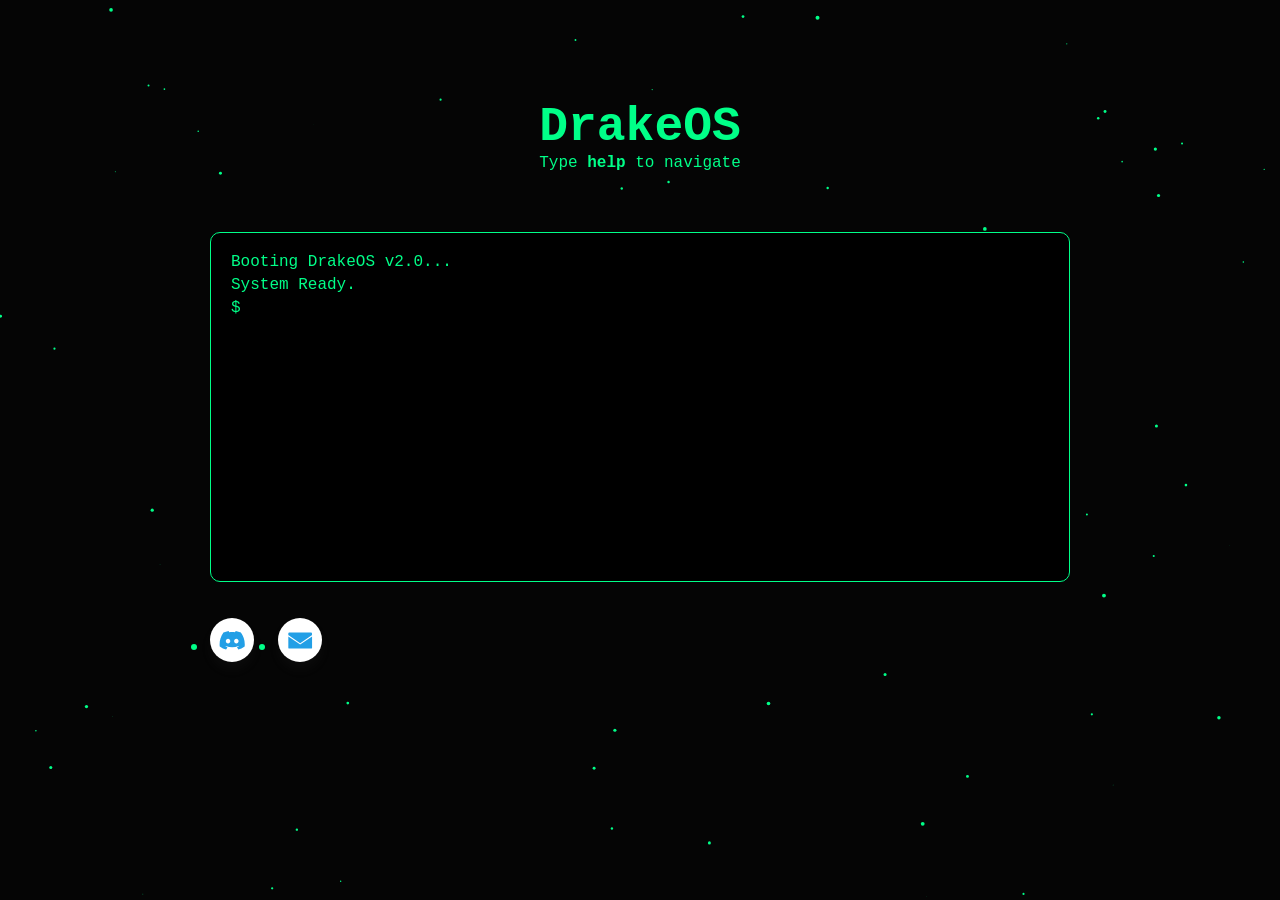
==== commit f1acd0e4: "Fixed styling" ====
--- a/index.html
+++ b/index.html
@@ -1,133 +1,3 @@
-<!-- <div class="site-wrapper">
-            <div class="site-main">
-                <div class="inner">
-                    <section id="home-section">
-                        <p id="text14" class="text-component instance-14 style-2"><span class="p"><strong>Hi, I’m Tewahh.</strong></span><span class="p">My main passion is to code. But, I also enjoy gaming, sleeping, talking to friends and developing random apps for my phone. Some games that I enjoy playing are Fortnite, Minecraft, Call of Duty, and GTA5. I like to help out wherever I can. I&#39;m always eager to learn, improve, and just contribute wherever/whenever I can.</span><span class="p">I&#39;m experienced with HTML, CSS, JavaScript, Python, and Java. I&#39;m also actively learning new coding languages, but I haven&#39;t had a new one to learn recently, so I&#39;ve been just working on solidifying my current knowledge on languages.</span><span class="p">Feel free to reach out if you’d like to collaborate, have a question, or just want to chat!</span></p>
-                        <ul id="icons02" class="icons-component instance-2 style-1">
-                            <li>
-                                <a class="n01" href="https://discord.com/users/993185516474351616" role="button">
-                                    <svg aria-labelledby="icons02-icon-1-title">
-                                        <title id="icons02-icon-1-title">Discord</title>
-                                        <use xlink:href="#icon-3b7eeeccbb457780f277fce4669f67a0"></use>
-                                    </svg>
-                                    <span class="label">Discord</span>
-                                </a>
-                            </li>
-                            <li>
-                                <a class="n02" href="mailto:realtewahh@gmail.com" role="button">
-                                    <svg aria-labelledby="icons02-icon-2-title">
-                                        <title id="icons02-icon-2-title">Email</title>
-                                        <use xlink:href="#icon-c3c8e1063e3b7f84f6b54712741de139"></use>
-                                    </svg>
-                                    <span class="label">Email</span>
-                                </a>
-                            </li>
-                            <li>
-                                <a class="n03" href="#experiences" role="button">
-                                    <svg aria-labelledby="icons02-icon-3-title">
-                                        <title id="icons02-icon-3-title">Document</title>
-                                        <use xlink:href="#icon-609167072cf835e4e0e39f79e5fecfbf"></use>
-                                    </svg>
-                                    <span class="label">Document</span>
-                                </a>
-                            </li>
-                        </ul>
-                    </section>
-                    <section id="experiences-section">
-                        <div id="container01" class="container-component instance-1 style-1 default">
-                            <div class="wrapper">
-                                <div class="inner">
-                                    <h1 id="text13" class="text-component instance-13 style-1"><strong><span style="color: white">ABoxKit</span></strong></h1>
-                                    <p id="text15" class="text-component instance-15 style-2"><span class="p">Position: <strong><span style="color: gold">Co-Owner</span>/<span style="color: cyan">Dev</span></strong></span><span class="p">Members: <strong>150 (discontinued)</strong></span><span class="p">Responsibilities: Did all server side issues, (the store, discord, in game) helped the community, made Skripts, made items in game.</span></p>
-                                </div>
-                            </div>
-                        </div>
-                        <div id="container03" class="container-component instance-3 style-1 default">
-                            <div class="wrapper">
-                                <div class="inner">
-                                    <h1 id="text18" class="text-component instance-18 style-1"><strong><span style="color: limegreen">Siege</span><span style="color: white">Lands</span></strong></h1>
-                                    <p id="text19" class="text-component instance-19 style-2"><span class="p">Position: <strong>Ex <span style="color: limegreen">Helper</span></strong></span><span class="p">Members: <strong>1.7k+</strong></span><span class="p">Responsibilities: handle tickets, do mutes in game, and screenshare players a bit.</span></p>
-                                </div>
-                            </div>
-                        </div>
-                        <div id="container04" class="container-component instance-4 style-1 default">
-                            <div class="wrapper">
-                                <div class="inner">
-                                    <h1 id="text22" class="text-component instance-22 style-1"><strong><span style="color: #ed5cce">PigSlap</span><span style="color: white">PvP</span></strong></h1>
-                                    <p id="text23" class="text-component instance-23 style-2"><span class="p">Position: <strong><span style="color: magenta">Manager</span></strong></span><span class="p">Members: <strong>700+</strong></span><span class="p">Responsibilities: Handle tickets, manage staff applications and promotions/demotions.</span></p>
-                                </div>
-                            </div>
-                        </div>
-                        <div id="container05" class="container-component instance-5 style-1 default">
-                            <div class="wrapper">
-                                <div class="inner">
-                                    <h1 id="text26" class="text-component instance-26 style-1"><strong><span style="color: white">Hooked</span></strong></h1>
-                                    <p id="text28" class="text-component instance-28 style-2"><span class="p">Position: <strong><span style="color: gold">Co-Owner</span>/<span style="color: magenta">Manager</span></strong></span><span class="p">Members: <strong>250</strong></span><span class="p">Responsibilities: made announcements, handled issues, created new channels, did staff promotions/demotions.</span></p>
-                                </div>
-                            </div>
-                        </div>
-                        <div id="container06" class="container-component instance-6 style-1 default">
-                            <div class="wrapper">
-                                <div class="inner">
-                                    <h1 id="text31" class="text-component instance-31 style-1"><strong><span style="color: skyblue">StrayPvP</span></strong></h1>
-                                    <p id="text32" class="text-component instance-32 style-2"><span class="p">Position: <strong>Ex <span style="color: limegreen">Helper</span></strong></span><span class="p">Members: <strong>21.5k+</strong></span><span class="p">Responsibilities: handle tickets, do mutes in game, help the community</span></p>
-                                </div>
-                            </div>
-                        </div>
-                        <div id="container07" class="container-component instance-7 style-1 default">
-                            <div class="wrapper">
-                                <div class="inner">
-                                    <h1 id="text35" class="text-component instance-35 style-1"><strong><span style="color: white">Paper</span></strong></h1>
-                                    <p id="text36" class="text-component instance-36 style-2"><span class="p">Position: <strong><span style="color: cyan">Dev</span></strong></span><span class="p">Members: <strong>200 (discontinued)</strong></span><span class="p">Responsibilities: Created Skripts/Plugins (mainly Skripts) for the server. Occasionally I&#39;d help out with tickets.</span></p>
-                                </div>
-                            </div>
-                        </div>
-                        <div id="container08" class="container-component instance-8 style-1 default">
-                            <div class="wrapper">
-                                <div class="inner">
-                                    <h1 id="text39" class="text-component instance-39 style-1"><strong><span style="color: blue">Impend</span><span style="color: white">MC</span></strong></h1>
-                                    <p id="text40" class="text-component instance-40 style-2"><span class="p">Position: <strong>Ex <span style="color: limegreen">Helper</span></strong></span><span class="p">Members: <strong>8.5k+</strong></span><span class="p">Responsibilities: handle tickets, do mutes in game.</span></p>
-                                </div>
-                            </div>
-                        </div>
-                        <ul id="icons01" class="icons-component instance-1 style-1">
-                            <li>
-                                <a class="n01" href="https://discord.com/users/993185516474351616" role="button">
-                                    <svg aria-labelledby="icons01-icon-1-title">
-                                        <title id="icons01-icon-1-title">Discord</title>
-                                        <use xlink:href="#icon-3b7eeeccbb457780f277fce4669f67a0"></use>
-                                    </svg>
-                                    <span class="label">Discord</span>
-                                </a>
-                            </li>
-                            <li>
-                                <a class="n02" href="mailto:realtewahh@gmail.com" role="button">
-                                    <svg aria-labelledby="icons01-icon-2-title">
-                                        <title id="icons01-icon-2-title">Email</title>
-                                        <use xlink:href="#icon-c3c8e1063e3b7f84f6b54712741de139"></use>
-                                    </svg>
-                                    <span class="label">Email</span>
-                                </a>
-                            </li>
-                            <li>
-                                <a class="n03" href="#" role="button">
-                                    <svg aria-labelledby="icons01-icon-3-title">
-                                        <title id="icons01-icon-3-title">Document</title>
-                                        <use xlink:href="#icon-609167072cf835e4e0e39f79e5fecfbf"></use>
-                                    </svg>
-                                    <span class="label">Document</span>
-                                </a>
-                            </li>
-                        </ul>
-                    </section>
-                </div>
-            </div>
-        </div>
-        <script type="text/javascript" src="main.js"></script>
-        <script data-cfasync="false" src="/cdn-cgi/scripts/5c5dd728/cloudflare-static/email-decode.min.js"></script>
-    </body>
-</html> -->
-
 <!DOCTYPE html>
 <html lang="en">
 
@@ -139,7 +9,17 @@
 </head>
 
 <body>
-
+    <svg xmlns="http://www.w3.org/2000/svg" version="1.1" xmlns:xlink="http://www.w3.org/1999/xlink" viewBox="0 0 40 40" display="none" width="0" height="0">
+        <symbol id="icon-3b7eeeccbb457780f277fce4669f67a0" viewBox="0 0 40 40">
+            <path d="M33.2,8.3c-2.5-1.1-5.1-1.9-7.9-2.4c-0.3,0.6-0.7,1.4-1,2c-2.9-0.4-5.8-0.4-8.7,0c-0.3-0.6-0.7-1.4-1-2 c-2.8,0.5-5.4,1.3-7.9,2.4c-5,7.2-6.3,14.2-5.6,21.1c3.3,2.3,6.5,3.8,9.6,4.7c0.8-1,1.5-2.1,2.1-3.3c-1.1-0.4-2.2-0.9-3.2-1.5 c0.3-0.2,0.5-0.4,0.8-0.6c6.3,2.8,13,2.8,19.2,0c0.3,0.2,0.5,0.4,0.8,0.6c-1,0.6-2.1,1.1-3.2,1.5c0.6,1.1,1.3,2.2,2.1,3.3 c3.1-0.9,6.3-2.4,9.6-4.7C39.7,21.4,37.5,14.4,33.2,8.3z M13.7,25.1c-1.9,0-3.4-1.7-3.4-3.7s1.5-3.7,3.4-3.7c1.9,0,3.5,1.7,3.4,3.7 C17.1,23.4,15.6,25.1,13.7,25.1z M26.3,25.1c-1.9,0-3.4-1.7-3.4-3.7s1.5-3.7,3.4-3.7c1.9,0,3.5,1.7,3.4,3.7 C29.7,23.4,28.2,25.1,26.3,25.1z"/>
+        </symbol>
+        <symbol id="icon-c3c8e1063e3b7f84f6b54712741de139" viewBox="0 0 40 40">
+            <path d="M37.5,12.6l-17.5,11.9L2.5,12.6c-.2-.1-.3-.2-.5-.2v-2.7c0-.8.6-1.4,1.4-1.4h33.1c.8,0,1.4.6,1.4,1.4v2.7c-.2,0-.4,0-.5.2ZM19.5,26.3c.2.1.3.2.5.2s.4,0,.5-.2l17.5-11.9v16.9c0,.8-.6,1.4-1.4,1.4H3.4c-.8,0-1.4-.6-1.4-1.4V14.4l17.5,11.9Z" />
+        </symbol>
+        <symbol id="icon-609167072cf835e4e0e39f79e5fecfbf" viewBox="0 0 40 40">
+            <path d="M24.5,13.6V5.8c0.2,0.2,0.4,0.3,0.6,0.5l6.8,6.8c0.2,0.2,0.3,0.4,0.5,0.6L24.5,13.6L24.5,13.6z M22.3,14.2 c0,0.4,0.2,0.8,0.5,1.1c0.3,0.3,0.7,0.5,1.1,0.5h9v17.5c0,0.4-0.2,0.8-0.5,1.1c-0.3,0.3-0.7,0.5-1.1,0.5H9.1c-0.4,0-0.8-0.2-1.1-0.5 c-0.3-0.3-0.5-0.7-0.5-1.1V6.7c0-0.4,0.2-0.8,0.5-1.1c0.3-0.3,0.7-0.5,1.1-0.5h13.3L22.3,14.2L22.3,14.2z"/>
+        </symbol>
+    </svg>
     <canvas id="particles"></canvas>
 
     <div class="hero">
@@ -157,9 +37,30 @@
                 <input type="text" id="terminalInput" autofocus>
             </div>
         </div>
+
+        <ul id="icons01" class="icons-component instance-1 style-1">
+            <li>
+                <a class="n01" href="https://discord.com/users/993185516474351616" target="_blank" role="button">
+                    <svg aria-labelledby="icons01-icon-1-title">
+                        <title id="icons01-icon-1-title">Discord</title>
+                        <use href="#icon-3b7eeeccbb457780f277fce4669f67a0"></use>
+                    </svg>
+                    <span class="label">Discord</span>
+                </a>
+            </li>
+            <li>
+                <a class="n02" href="mailto:realtewahh@gmail.com" target="_blank" role="button">
+                    <svg aria-labelledby="icons01-icon-2-title">
+                        <title id="icons01-icon-2-title">Email</title>
+                        <use href="#icon-c3c8e1063e3b7f84f6b54712741de139"></use>
+                    </svg>
+                    <span class="label">Email</span>
+                </a>
+            </li>
+        </ul>
     </div>
-
     <script src="main.js"></script>
+    <script data-cfasync="false" src="/cdn-cgi/scripts/5c5dd728/cloudflare-static/email-decode.min.js"></script>
 
 </body>
 
--- a/style.css
+++ b/style.css
@@ -3,6 +3,7 @@
 	--green: #00ff88;
 	--soft: #00cc66;
 	--text: #baffd6;
+	--white: #ffffff;
 }
 
 * {
@@ -16,6 +17,87 @@
 	background: var(--bg);
 	color: var(--green);
 	overflow: hidden;
+}
+
+.icons-component {
+	display: flex;
+	flex-wrap: wrap;
+	justify-content: var(--flex-alignment);
+	letter-spacing: 0;
+	padding: 0;
+}
+
+.icons-component>li {
+	position: relative;
+	z-index: 1;
+}
+
+.icons-component>li>a {
+	align-items: center;
+	display: flex;
+	justify-content: center;
+}
+
+.icons-component>li>a>svg {
+	display: block;
+	pointer-events: none;
+	position: relative;
+}
+
+.icons-component>li>a+svg {
+	display: block;
+	height: 100%;
+	left: 0;
+	pointer-events: none;
+	position: absolute;
+	top: 0;
+	width: 100%;
+	z-index: -1;
+}
+
+.icons-component>li>a>.label {
+	display: none;
+}
+
+.icons-component.style-1 {
+	font-size: 1.375em;
+	gap: 1.5rem;
+}
+
+.icons-component.style-1:not(:first-child) {
+	margin-top: 2.25rem !important;
+}
+
+.icons-component.style-1:not(:last-child) {
+	margin-bottom: 2.25rem !important;
+}
+
+.icons-component.style-1>li>a {
+	border-radius: 100%;
+	height: 2em;
+	width: 2em;
+	background-color: #FFFFFF;
+	box-shadow: 0rem 0.5rem 0.75rem 0rem rgba(122, 122, 122, 0.059);
+	transition: transform 0.25s ease, color 0.25s ease, background-color 0.25s ease, border-color 0.25s ease;
+}
+
+.icons-component.style-1>li>a>svg {
+	height: 60%;
+	width: 60%;
+	fill: #229FE6;
+	transition: fill 0.25s ease;
+}
+
+.icons-component.style-1>li>a+svg {
+	transition: transform 0.25s ease, fill 0.25s ease, stroke 0.25s ease;
+}
+
+.icons-component.style-1>li>a:hover {
+	transform: translateY(-11.25%);
+}
+
+.icons-component.style-1>li>a:hover+svg {
+	transform: translateY(-11.25%);
 }
 
 /* Particles canvas */
@@ -69,4 +151,9 @@
 	color: var(--green);
 	width: 100%;
 	font-family: inherit;
+}
+
+.return-terminal {
+	color: #00ff88;
+	text-decoration: none;
 }
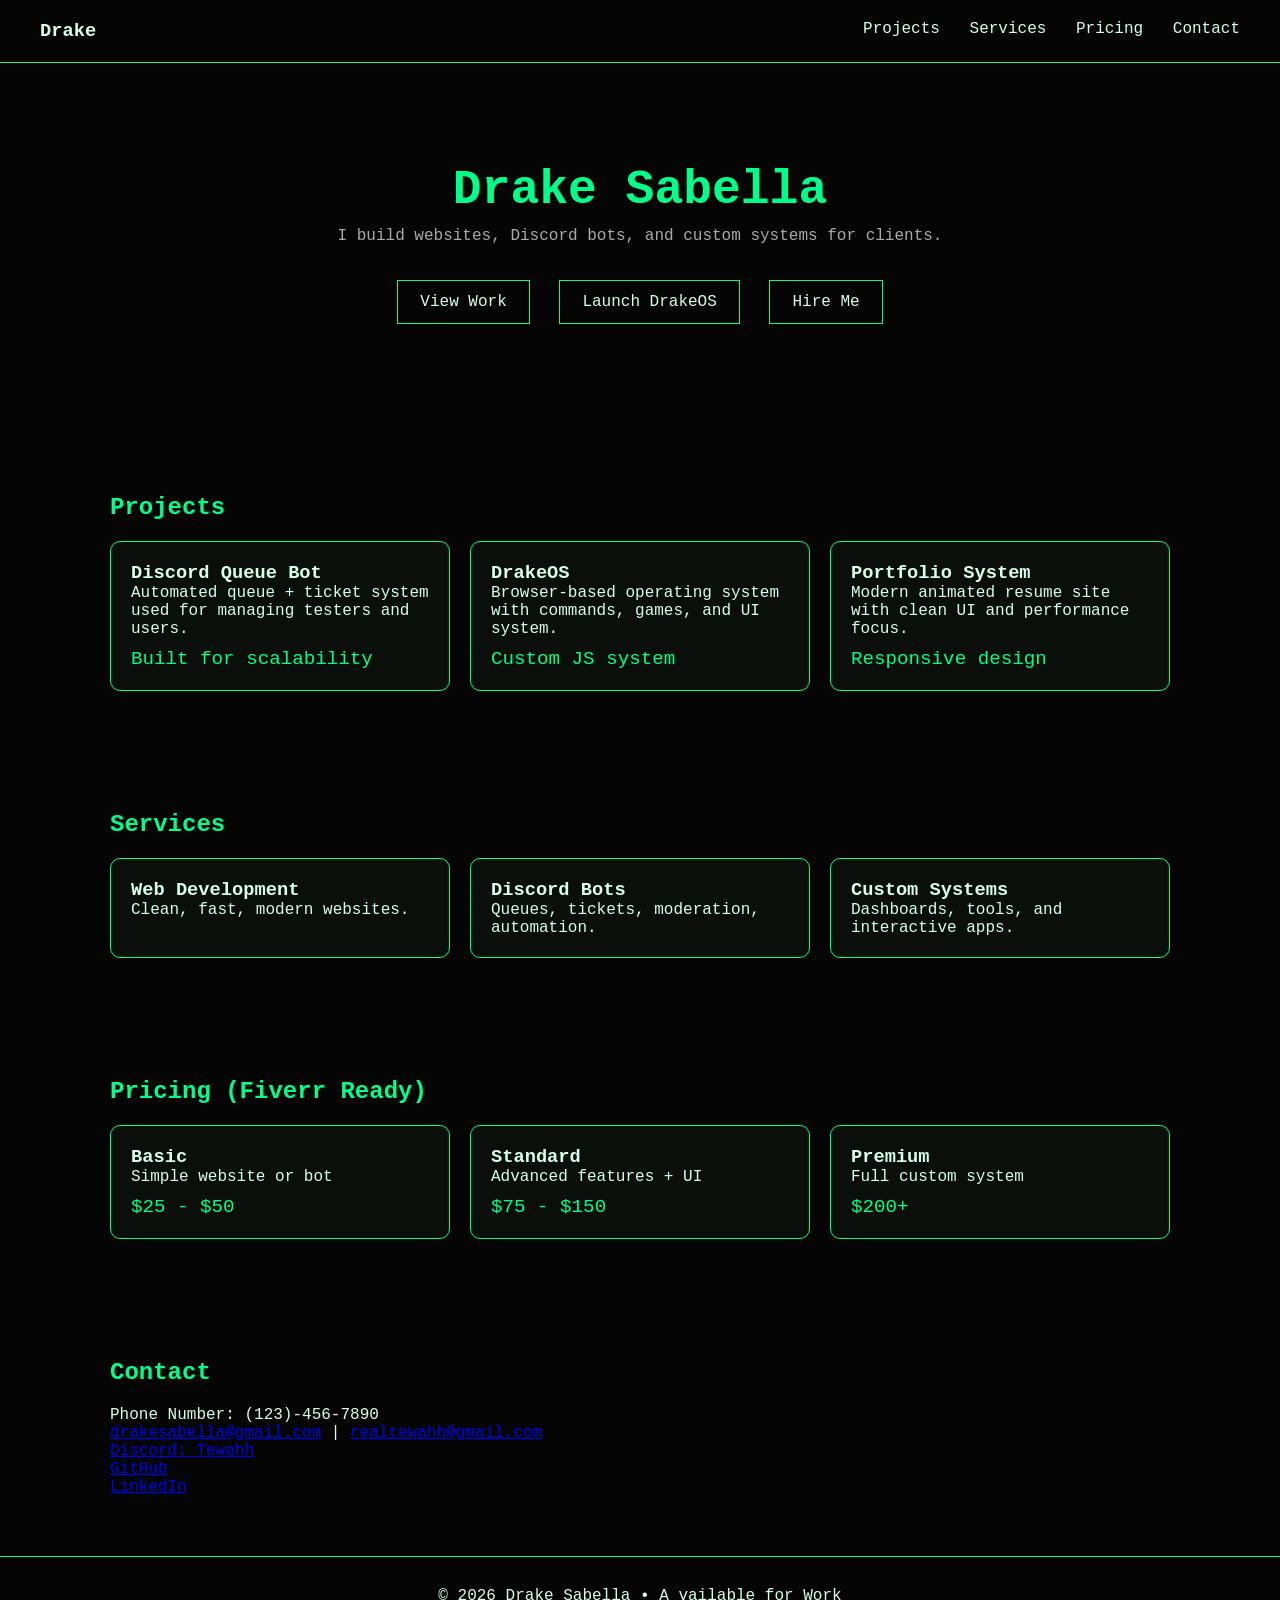
==== commit dbde5c52: "Files" ====
--- a/index.html
+++ b/index.html
@@ -4,63 +4,131 @@
 <head>
     <meta charset="UTF-8">
     <meta name="viewport" content="width=device-width, initial-scale=1.0">
-    <title>DrakeOS</title>
+    <title>Drake Sabella | Hire Me</title>
     <link rel="stylesheet" href="style.css">
 </head>
 
 <body>
-    <svg xmlns="http://www.w3.org/2000/svg" version="1.1" xmlns:xlink="http://www.w3.org/1999/xlink" viewBox="0 0 40 40" display="none" width="0" height="0">
-        <symbol id="icon-3b7eeeccbb457780f277fce4669f67a0" viewBox="0 0 40 40">
-            <path d="M33.2,8.3c-2.5-1.1-5.1-1.9-7.9-2.4c-0.3,0.6-0.7,1.4-1,2c-2.9-0.4-5.8-0.4-8.7,0c-0.3-0.6-0.7-1.4-1-2 c-2.8,0.5-5.4,1.3-7.9,2.4c-5,7.2-6.3,14.2-5.6,21.1c3.3,2.3,6.5,3.8,9.6,4.7c0.8-1,1.5-2.1,2.1-3.3c-1.1-0.4-2.2-0.9-3.2-1.5 c0.3-0.2,0.5-0.4,0.8-0.6c6.3,2.8,13,2.8,19.2,0c0.3,0.2,0.5,0.4,0.8,0.6c-1,0.6-2.1,1.1-3.2,1.5c0.6,1.1,1.3,2.2,2.1,3.3 c3.1-0.9,6.3-2.4,9.6-4.7C39.7,21.4,37.5,14.4,33.2,8.3z M13.7,25.1c-1.9,0-3.4-1.7-3.4-3.7s1.5-3.7,3.4-3.7c1.9,0,3.5,1.7,3.4,3.7 C17.1,23.4,15.6,25.1,13.7,25.1z M26.3,25.1c-1.9,0-3.4-1.7-3.4-3.7s1.5-3.7,3.4-3.7c1.9,0,3.5,1.7,3.4,3.7 C29.7,23.4,28.2,25.1,26.3,25.1z"/>
-        </symbol>
-        <symbol id="icon-c3c8e1063e3b7f84f6b54712741de139" viewBox="0 0 40 40">
-            <path d="M37.5,12.6l-17.5,11.9L2.5,12.6c-.2-.1-.3-.2-.5-.2v-2.7c0-.8.6-1.4,1.4-1.4h33.1c.8,0,1.4.6,1.4,1.4v2.7c-.2,0-.4,0-.5.2ZM19.5,26.3c.2.1.3.2.5.2s.4,0,.5-.2l17.5-11.9v16.9c0,.8-.6,1.4-1.4,1.4H3.4c-.8,0-1.4-.6-1.4-1.4V14.4l17.5,11.9Z" />
-        </symbol>
-        <symbol id="icon-609167072cf835e4e0e39f79e5fecfbf" viewBox="0 0 40 40">
-            <path d="M24.5,13.6V5.8c0.2,0.2,0.4,0.3,0.6,0.5l6.8,6.8c0.2,0.2,0.3,0.4,0.5,0.6L24.5,13.6L24.5,13.6z M22.3,14.2 c0,0.4,0.2,0.8,0.5,1.1c0.3,0.3,0.7,0.5,1.1,0.5h9v17.5c0,0.4-0.2,0.8-0.5,1.1c-0.3,0.3-0.7,0.5-1.1,0.5H9.1c-0.4,0-0.8-0.2-1.1-0.5 c-0.3-0.3-0.5-0.7-0.5-1.1V6.7c0-0.4,0.2-0.8,0.5-1.1c0.3-0.3,0.7-0.5,1.1-0.5h13.3L22.3,14.2L22.3,14.2z"/>
-        </symbol>
-    </svg>
-    <canvas id="particles"></canvas>
+
+    <header>
+        <h3>Drake</h3>
+        <nav>
+            <a onclick="scrollToSection('projects')">Projects</a>
+            <a onclick="scrollToSection('services')">Services</a>
+            <a onclick="scrollToSection('pricing')">Pricing</a>
+            <a onclick="scrollToSection('contact')">Contact</a>
+        </nav>
+    </header>
 
     <div class="hero">
-        <h1>DrakeOS</h1>
-        <p>Type <b>help</b> to navigate</p>
+        <h1>Drake Sabella</h1>
+        <p>I build websites, Discord bots, and custom systems for clients.</p>
+
+        <div class="buttons">
+            <div class="btn" onclick="scrollToSection('projects')">View Work</div>
+            <div class="btn" onclick="openTerminal()">Launch DrakeOS</div>
+            <div class="btn" onclick="scrollToSection('pricing')">Hire Me</div>
+        </div>
     </div>
 
-    <div class="section">
-        <div class="terminal" id="terminal">
-            <div class="line">Booting DrakeOS v2.0...</div>
-            <div class="line">System Ready.</div>
+    <section id="projects">
+        <h2>Projects</h2>
+        <div class="grid">
 
-            <div class="input-line">
-                <span class="prompt">$</span>
-                <input type="text" id="terminalInput" autofocus>
+            <div class="card">
+                <h3>Discord Queue Bot</h3>
+                <p>Automated queue + ticket system used for managing testers and users.</p>
+                <p class="price">Built for scalability</p>
             </div>
+
+            <div class="card">
+                <h3>DrakeOS</h3>
+                <p>Browser-based operating system with commands, games, and UI system.</p>
+                <p class="price">Custom JS system</p>
+            </div>
+
+            <div class="card">
+                <h3>Portfolio System</h3>
+                <p>Modern animated resume site with clean UI and performance focus.</p>
+                <p class="price">Responsive design</p>
+            </div>
+
+        </div>
+    </section>
+
+    <section id="services">
+        <h2>Services</h2>
+        <div class="grid">
+
+            <div class="card">
+                <h3>Web Development</h3>
+                <p>Clean, fast, modern websites.</p>
+            </div>
+
+            <div class="card">
+                <h3>Discord Bots</h3>
+                <p>Queues, tickets, moderation, automation.</p>
+            </div>
+
+            <div class="card">
+                <h3>Custom Systems</h3>
+                <p>Dashboards, tools, and interactive apps.</p>
+            </div>
+
+        </div>
+    </section>
+
+    <section id="pricing">
+        <h2>Pricing (Fiverr Ready)</h2>
+        <div class="grid">
+
+            <div class="card">
+                <h3>Basic</h3>
+                <p>Simple website or bot</p>
+                <p class="price">$25 - $50</p>
+            </div>
+
+            <div class="card">
+                <h3>Standard</h3>
+                <p>Advanced features + UI</p>
+                <p class="price">$75 - $150</p>
+            </div>
+
+            <div class="card">
+                <h3>Premium</h3>
+                <p>Full custom system</p>
+                <p class="price">$200+</p>
+            </div>
+
+        </div>
+    </section>
+
+    <section id="contact">
+        <h2>Contact</h2>
+        <p>Phone Number: (123)-456-7890</p>
+        <p><a href="mailto:drakesabella@gmail.com" target="_blank">drakesabella@gmail.com</a> | <a href="mailto:realtewahh@gmail.com" target="_blank">realtewahh@gmail.com</a></p>
+        <p><a href="https://discord.com/users/993185516474351616" target="_blank">Discord: Tewahh</a></p>
+        <p><a href="https://github.com/Tewahh" target="_blank">GitHub</a></p>
+        <p><a href="https://www.linkedin.com/in/drake-sabella-a541763a8" target="_blank">LinkedIn</a></p>
+    </section>
+
+    <footer>
+        © 2026 Drake Sabella • A vailable for Work
+    </footer>
+
+    <!-- TERMINAL OS -->
+    <div id="terminalModal">
+        <div class="window-bar">
+            <div class="dot red"></div>
+            <div class="dot yellow"></div>
+            <div class="dot green"></div>
         </div>
 
-        <ul id="icons01" class="icons-component instance-1 style-1">
-            <li>
-                <a class="n01" href="https://discord.com/users/993185516474351616" target="_blank" role="button">
-                    <svg aria-labelledby="icons01-icon-1-title">
-                        <title id="icons01-icon-1-title">Discord</title>
-                        <use href="#icon-3b7eeeccbb457780f277fce4669f67a0"></use>
-                    </svg>
-                    <span class="label">Discord</span>
-                </a>
-            </li>
-            <li>
-                <a class="n02" href="mailto:realtewahh@gmail.com" target="_blank" role="button">
-                    <svg aria-labelledby="icons01-icon-2-title">
-                        <title id="icons01-icon-2-title">Email</title>
-                        <use href="#icon-c3c8e1063e3b7f84f6b54712741de139"></use>
-                    </svg>
-                    <span class="label">Email</span>
-                </a>
-            </li>
-        </ul>
+        <div id="terminal"></div>
+        <input id="input" placeholder="type help...">
     </div>
-    <script src="main.js"></script>
-    <script data-cfasync="false" src="/cdn-cgi/scripts/5c5dd728/cloudflare-static/email-decode.min.js"></script>
+
+    <script text="text/javascript" src="main.js"></script>
 
 </body>
 
--- a/style.css
+++ b/style.css
@@ -1,159 +1,154 @@
 :root {
 	--bg: #050505;
-	--green: #00ff88;
-	--soft: #00cc66;
-	--text: #baffd6;
-	--white: #ffffff;
+	--primary: #00ff88;
+	--text: #d6ffe9;
+	--card: #0b0f0b;
 }
 
 * {
 	margin: 0;
 	padding: 0;
 	box-sizing: border-box;
-	font-family: "Courier New", monospace;
+	font-family: "JetBrains Mono", monospace
 }
 
 body {
 	background: var(--bg);
-	color: var(--green);
-	overflow: hidden;
+	color: var(--text)
 }
 
-.icons-component {
+header {
 	display: flex;
-	flex-wrap: wrap;
-	justify-content: var(--flex-alignment);
-	letter-spacing: 0;
-	padding: 0;
+	justify-content: space-between;
+	padding: 20px 40px;
+	border-bottom: 1px solid var(--primary)
 }
 
-.icons-component>li {
-	position: relative;
-	z-index: 1;
-}
-
-.icons-component>li>a {
-	align-items: center;
-	display: flex;
-	justify-content: center;
-}
-
-.icons-component>li>a>svg {
-	display: block;
-	pointer-events: none;
-	position: relative;
-}
-
-.icons-component>li>a+svg {
-	display: block;
-	height: 100%;
-	left: 0;
-	pointer-events: none;
-	position: absolute;
-	top: 0;
-	width: 100%;
-	z-index: -1;
-}
-
-.icons-component>li>a>.label {
-	display: none;
-}
-
-.icons-component.style-1 {
-	font-size: 1.375em;
-	gap: 1.5rem;
-}
-
-.icons-component.style-1:not(:first-child) {
-	margin-top: 2.25rem !important;
-}
-
-.icons-component.style-1:not(:last-child) {
-	margin-bottom: 2.25rem !important;
-}
-
-.icons-component.style-1>li>a {
-	border-radius: 100%;
-	height: 2em;
-	width: 2em;
-	background-color: #FFFFFF;
-	box-shadow: 0rem 0.5rem 0.75rem 0rem rgba(122, 122, 122, 0.059);
-	transition: transform 0.25s ease, color 0.25s ease, background-color 0.25s ease, border-color 0.25s ease;
-}
-
-.icons-component.style-1>li>a>svg {
-	height: 60%;
-	width: 60%;
-	fill: #229FE6;
-	transition: fill 0.25s ease;
-}
-
-.icons-component.style-1>li>a+svg {
-	transition: transform 0.25s ease, fill 0.25s ease, stroke 0.25s ease;
-}
-
-.icons-component.style-1>li>a:hover {
-	transform: translateY(-11.25%);
-}
-
-.icons-component.style-1>li>a:hover+svg {
-	transform: translateY(-11.25%);
-}
-
-/* Particles canvas */
-canvas {
-	position: fixed;
-	top: 0;
-	left: 0;
-	z-index: -1;
+nav a {
+	margin-left: 20px;
+	cursor: pointer
 }
 
 .hero {
 	text-align: center;
-	padding: 100px 20px 40px;
+	padding: 100px 20px
 }
 
 .hero h1 {
-	font-size: 48px;
+	font-size: 3rem;
+	color: var(--primary)
 }
 
-.section {
-	max-width: 900px;
-	margin: auto;
-	padding: 20px;
+.hero p {
+	margin-top: 10px;
+	color: #aaa
 }
 
-.terminal {
-	background: black;
-	border: 1px solid var(--green);
+.buttons {
+	margin-top: 25px
+}
+
+.btn {
+	display: inline-block;
+	padding: 12px 22px;
+	border: 1px solid var(--primary);
+	margin: 10px;
+	cursor: pointer;
+	transition: .3s
+}
+
+.btn:hover {
+	background: var(--primary);
+	color: black
+}
+
+section {
+	max-width: 1100px;
+	margin: auto;
+	padding: 60px 20px
+}
+
+h2 {
+	color: var(--primary);
+	margin-bottom: 20px
+}
+
+.grid {
+	display: grid;
+	grid-template-columns: repeat(auto-fit, minmax(260px, 1fr));
+	gap: 20px
+}
+
+.card {
+	background: var(--card);
+	border: 1px solid var(--primary);
 	padding: 20px;
 	border-radius: 10px;
-	height: 350px;
-	overflow-y: auto;
+	transition: .3s
 }
 
-.line {
-	margin-bottom: 5px;
+.card:hover {
+	transform: translateY(-8px);
+	box-shadow: 0 0 20px rgba(0, 255, 136, .2)
 }
 
-.input-line {
-	display: flex;
+.price {
+	color: #00ff88;
+	font-size: 1.2rem;
+	margin-top: 10px
 }
 
-.prompt {
-	margin-right: 5px;
+footer {
+	text-align: center;
+	padding: 30px;
+	border-top: 1px solid var(--primary)
 }
 
-input {
-	background: transparent;
-	border: none;
-	outline: none;
-	color: var(--green);
-	width: 100%;
-	font-family: inherit;
+/* TERMINAL FULL OS */
+#terminalModal {
+	position: fixed;
+	inset: 0;
+	background: black;
+	display: none;
+	flex-direction: column;
+	padding: 20px
 }
 
-.return-terminal {
-	color: #00ff88;
-	text-decoration: none;
+#terminal {
+	flex: 1;
+	overflow: auto;
+	border: 1px solid var(--primary);
+	padding: 15px
+}
+
+#input {
+	background: none;
+	border: none;
+	color: var(--primary);
+	outline: none;
+	width: 100%
+}
+
+.window-bar {
+	display: flex;
+	gap: 10px;
+	margin-bottom: 10px
+}
+
+.dot {
+	width: 12px;
+	height: 12px;
+	border-radius: 50%
+}
+
+.red {
+	background: red
+}
+
+.yellow {
+	background: gold
+}
+
+.green {
+	background: lime
 }
